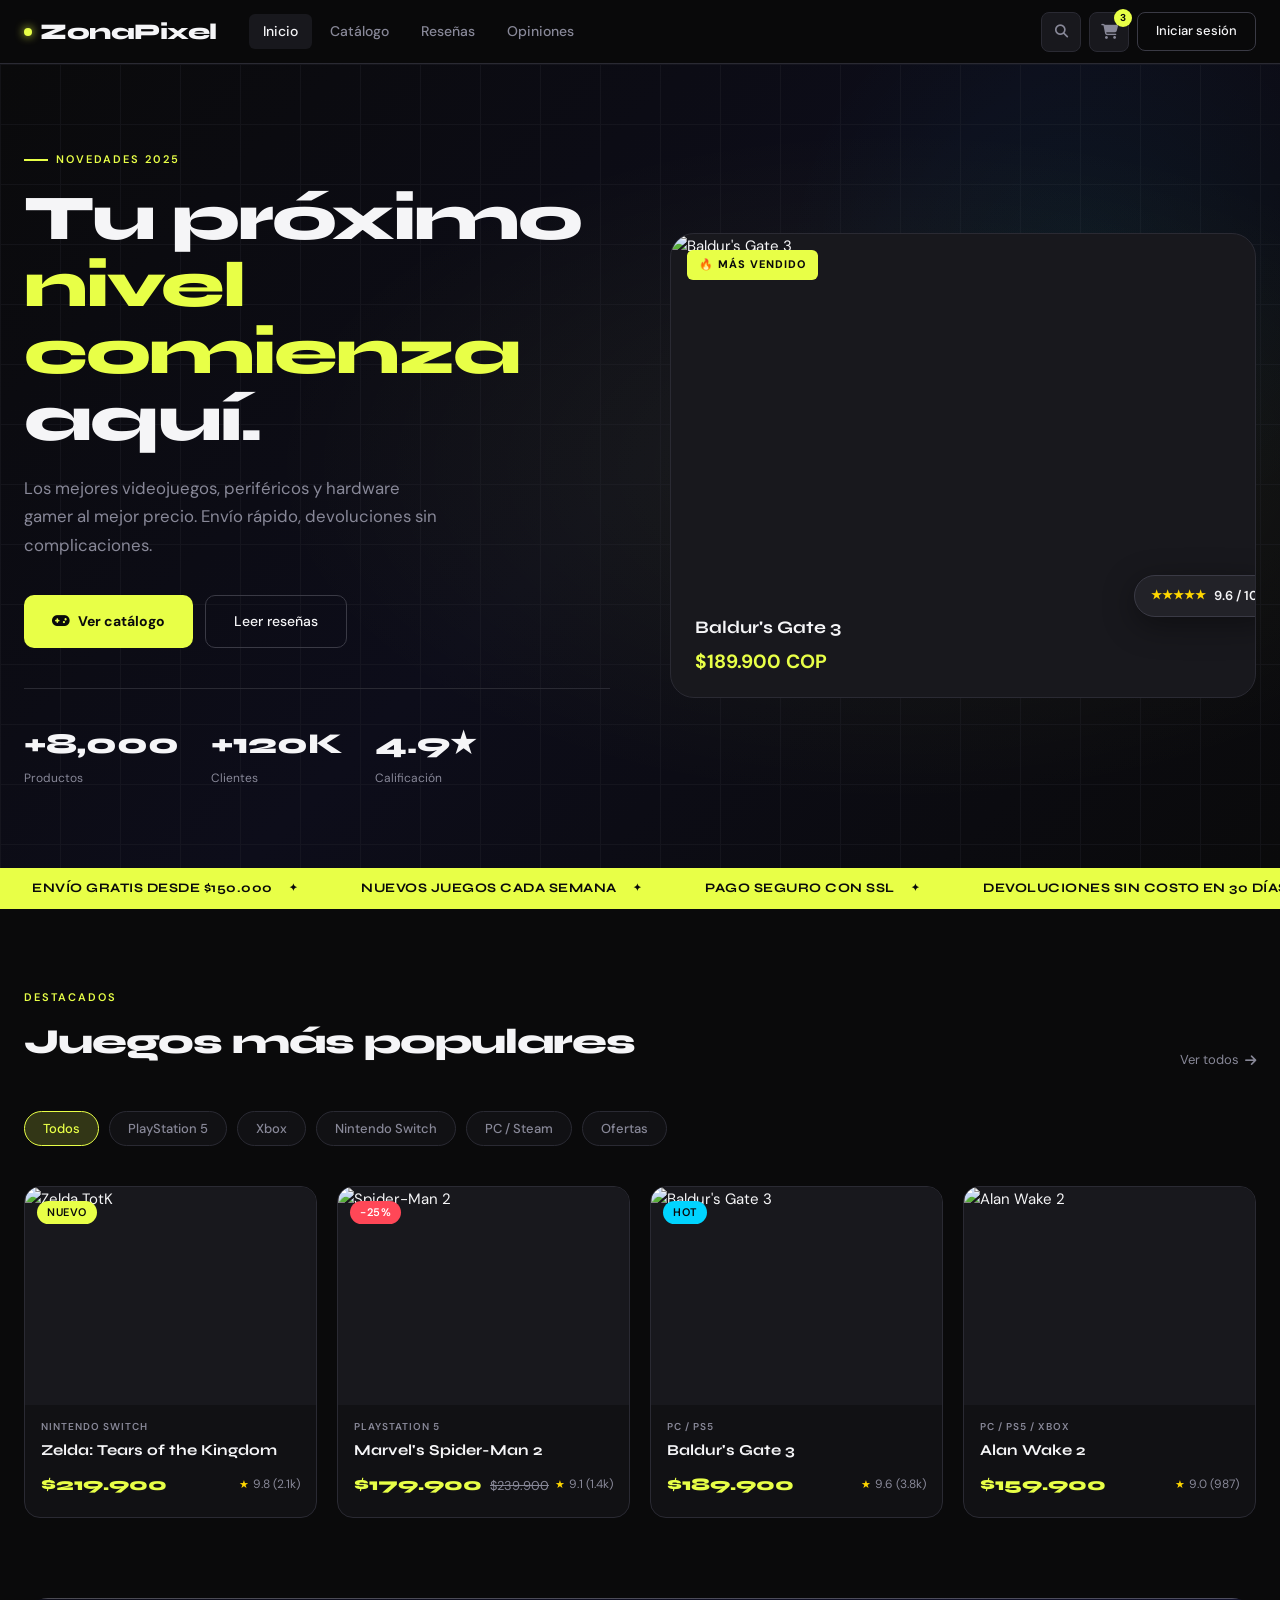
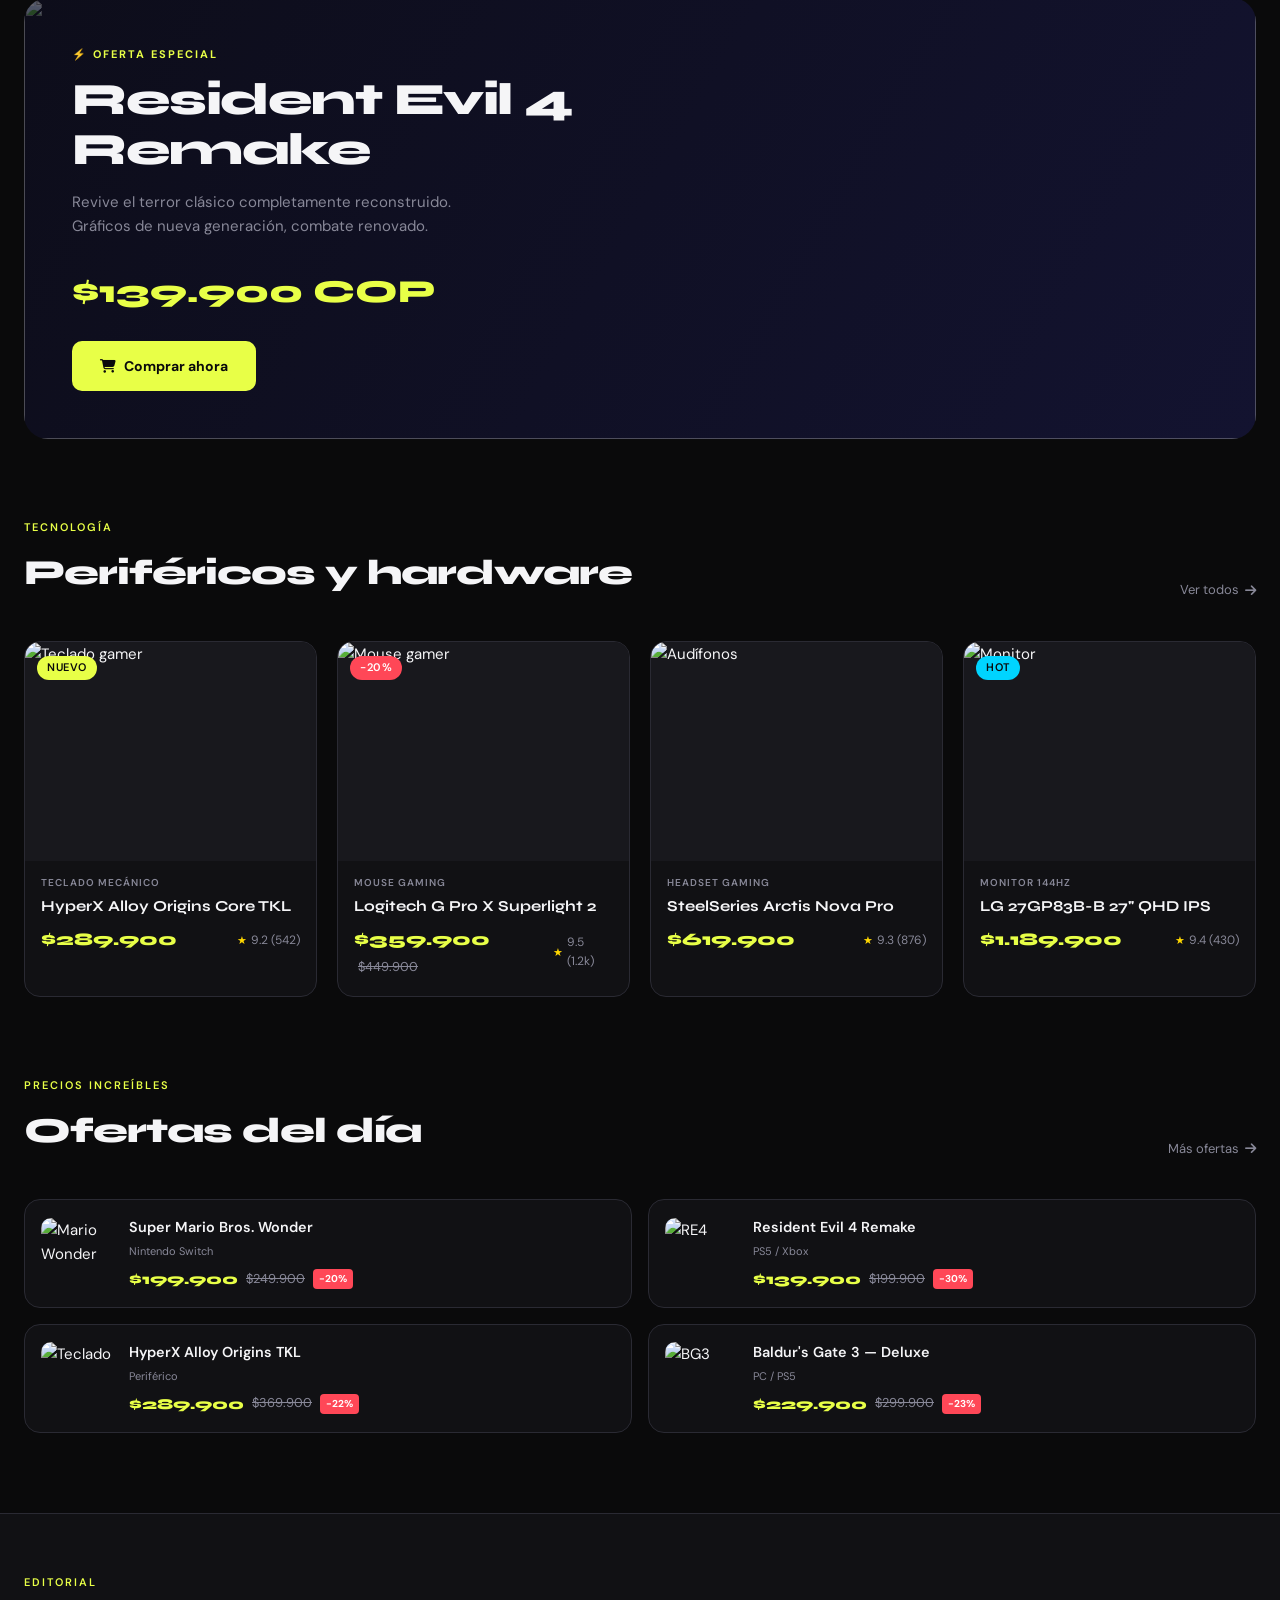
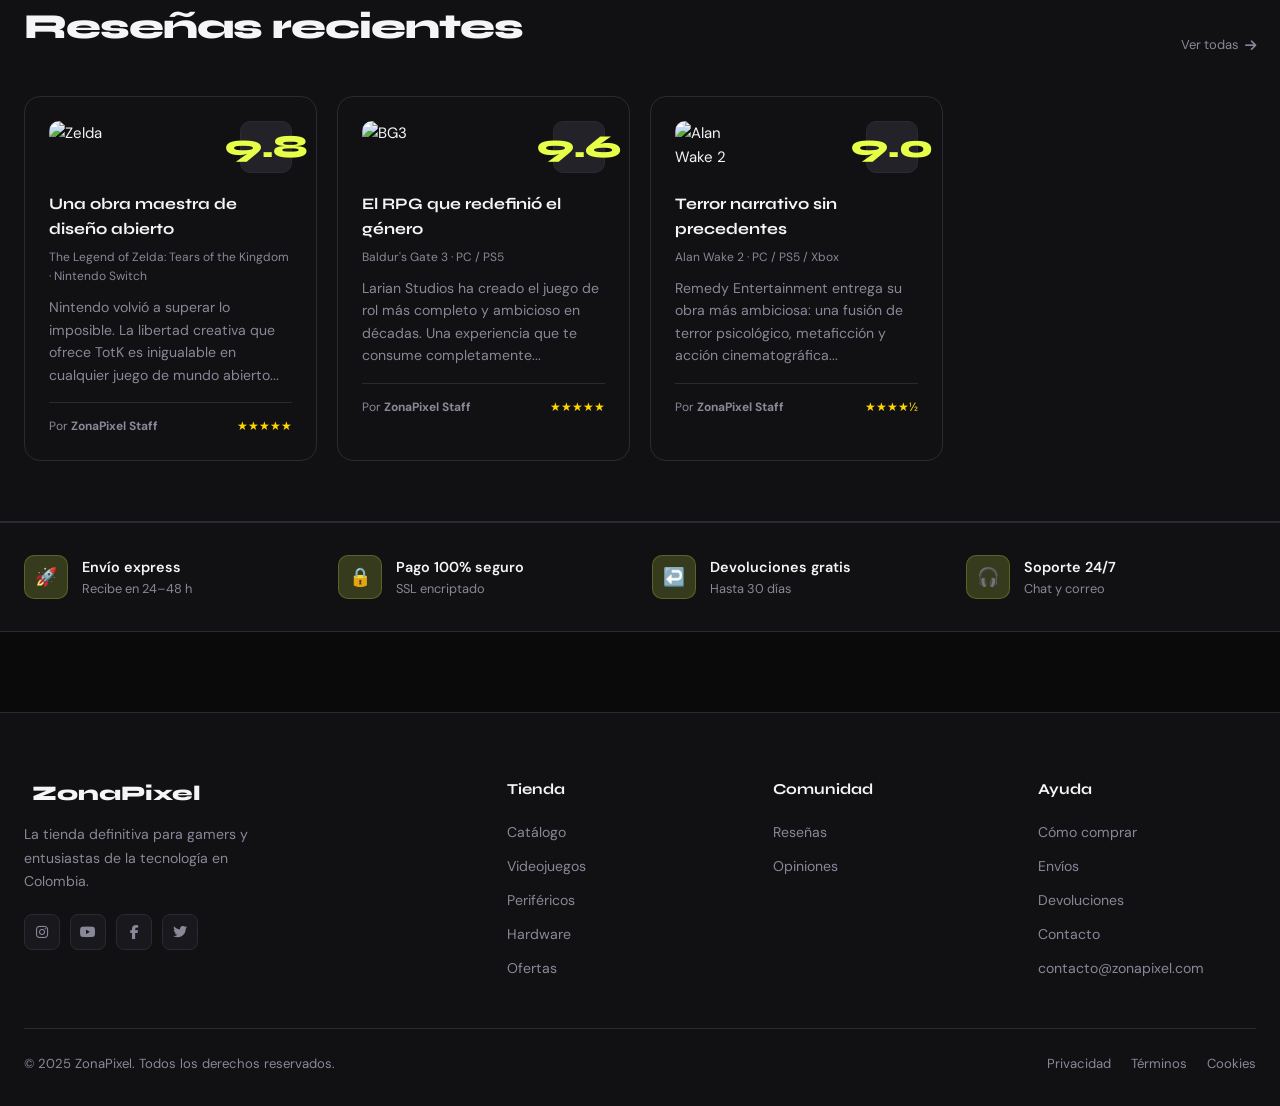
==== index.html @ 3b0e3ba2 "Se agrego todo el proyecto" ====
<!DOCTYPE html>
<html lang="es">
<head>
  <meta charset="UTF-8" />
  <meta name="viewport" content="width=device-width, initial-scale=1.0" />
  <title>ZonaPixel — Tienda de Videojuegos y Tecnología</title>
  <link rel="stylesheet" href="css/style.css" />
  <link rel="stylesheet" href="https://cdnjs.cloudflare.com/ajax/libs/font-awesome/6.4.0/css/all.min.css" />
</head>
<body>

<!-- ============ NAVBAR ============ -->
<nav class="navbar">
  <div class="container">
    <a href="index.html" class="navbar-brand">
      <span class="logo-dot"></span>ZonaPixel
    </a>
    <div class="nav-links">
      <a href="index.html" class="active">Inicio</a>
      <a href="views/catalogo.html">Catálogo</a>
      <a href="views/resenas.html">Reseñas</a>
      <a href="views/opiniones.html">Opiniones</a>
    </div>
    <div class="nav-actions">
      <button class="nav-icon-btn" title="Buscar"><i class="fas fa-search"></i></button>
      <a href="views/carrito.html" class="nav-icon-btn" title="Carrito">
        <i class="fas fa-shopping-cart"></i>
        <span class="badge-count">3</span>
      </a>
      <a href="views/login.html" class="btn-nav-login">Iniciar sesión</a>
    </div>
    <button class="nav-toggle" id="navToggle" aria-label="Menú">
      <span></span><span></span><span></span>
    </button>
  </div>
</nav>

<!-- Mobile Nav -->
<div class="mobile-nav" id="mobileNav">
  <div class="mobile-nav-overlay"></div>
  <div class="mobile-nav-drawer">
    <button class="mobile-nav-close" id="mobileNavClose"><i class="fas fa-times"></i></button>
    <div class="mobile-nav-links">
      <a href="index.html">Inicio</a>
      <a href="views/catalogo.html">Catálogo</a>
      <a href="views/resenas.html">Reseñas</a>
      <a href="views/opiniones.html">Opiniones</a>
      <a href="views/login.html">Iniciar sesión</a>
      <a href="views/register.html">Registrarse</a>
    </div>
  </div>
</div>

<!-- ============ HERO ============ -->
<section class="hero">
  <div class="hero-bg">
    <div class="hero-grid-overlay"></div>
  </div>
  <div class="container">
    <div class="hero-content">
      <div class="hero-eyebrow">Novedades 2025</div>
      <h1 class="hero-title">
        Tu próximo<br>
        <span class="line-accent">nivel comienza</span>
        aquí.
      </h1>
      <p class="hero-subtitle">
        Los mejores videojuegos, periféricos y hardware gamer al mejor precio.
        Envío rápido, devoluciones sin complicaciones.
      </p>
      <div class="hero-ctas">
        <a href="views/catalogo.html" class="btn-primary">
          <i class="fas fa-gamepad"></i> Ver catálogo
        </a>
        <a href="views/resenas.html" class="btn-secondary">Leer reseñas</a>
      </div>
      <div class="hero-stats">
        <div>
          <div class="hero-stat-num">+8,000</div>
          <div class="hero-stat-label">Productos</div>
        </div>
        <div>
          <div class="hero-stat-num">+120K</div>
          <div class="hero-stat-label">Clientes</div>
        </div>
        <div>
          <div class="hero-stat-num">4.9★</div>
          <div class="hero-stat-label">Calificación</div>
        </div>
      </div>
    </div>
    <div class="hero-visual">
      <div class="hero-product-card">
        <span class="hero-float-badge">🔥 Más vendido</span>
        <img src="https://image.api.playstation.com/vulcan/ap/rnd/202302/2321/ba706e54d68d10a0eb6ab7c36cdad9178c58b7fb7bb03d28.png" alt="Baldur's Gate 3" />
        <div class="hero-product-info">
          <h3>Baldur's Gate 3</h3>
          <div class="price">$189.900 COP</div>
        </div>
        <div class="hero-rating-pill">
          <span class="stars">★★★★★</span>
          <span>9.6 / 10</span>
        </div>
      </div>
    </div>
  </div>
</section>

<!-- ============ TICKER ============ -->
<div class="ticker-strip">
  <div class="ticker-inner">
    <span class="ticker-item">Envío gratis desde $150.000</span>
    <span class="ticker-item">Nuevos juegos cada semana</span>
    <span class="ticker-item">Pago seguro con SSL</span>
    <span class="ticker-item">Devoluciones sin costo en 30 días</span>
    <span class="ticker-item">PlayStation · Xbox · Nintendo · PC</span>
    <span class="ticker-item">Envío gratis desde $150.000</span>
    <span class="ticker-item">Nuevos juegos cada semana</span>
    <span class="ticker-item">Pago seguro con SSL</span>
    <span class="ticker-item">Devoluciones sin costo en 30 días</span>
    <span class="ticker-item">PlayStation · Xbox · Nintendo · PC</span>
  </div>
</div>

<!-- ============ FEATURED PRODUCTS ============ -->
<section class="section-gap">
  <div class="container">
    <div class="section-header">
      <div>
        <div class="section-label">Destacados</div>
        <h2 class="section-title">Juegos más populares</h2>
      </div>
      <a href="pages/catalogo.html" class="section-link">Ver todos <i class="fas fa-arrow-right"></i></a>
    </div>

    <div class="category-strip">
      <button class="cat-chip active">Todos</button>
      <button class="cat-chip">PlayStation 5</button>
      <button class="cat-chip">Xbox</button>
      <button class="cat-chip">Nintendo Switch</button>
      <button class="cat-chip">PC / Steam</button>
      <button class="cat-chip">Ofertas</button>
    </div>

    <div class="products-grid">
      <!-- Card 1 -->
      <a href="pages/producto.html" class="product-card">
        <div class="product-img-wrap">
          <span class="product-badge"><span class="badge badge-new">Nuevo</span></span>
          <button class="product-wishlist"><i class="far fa-heart"></i></button>
          <img src="https://upload.wikimedia.org/wikipedia/en/f/fb/The_Legend_of_Zelda_Tears_of_the_Kingdom_cover.jpg" alt="Zelda TotK" />
          <div class="product-overlay">
            <button class="btn-add-cart"><i class="fas fa-cart-plus"></i> Añadir</button>
          </div>
        </div>
        <div class="product-body">
          <div class="product-platform">Nintendo Switch</div>
          <div class="product-name">Zelda: Tears of the Kingdom</div>
          <div class="product-footer">
            <div><span class="product-price">$219.900</span></div>
            <div class="product-rating"><span class="star">★</span> 9.8 (2.1k)</div>
          </div>
        </div>
      </a>
      <!-- Card 2 -->
      <a href="pages/producto.html" class="product-card">
        <div class="product-img-wrap">
          <span class="product-badge"><span class="badge badge-sale">-25%</span></span>
          <button class="product-wishlist"><i class="far fa-heart"></i></button>
          <img src="https://image.api.playstation.com/vulcan/ap/rnd/202306/1219/e66c4ae18c5d8e3986a24599b293162a6f5c9eba22968d2c.jpg" alt="Spider-Man 2" />
          <div class="product-overlay">
            <button class="btn-add-cart"><i class="fas fa-cart-plus"></i> Añadir</button>
          </div>
        </div>
        <div class="product-body">
          <div class="product-platform">PlayStation 5</div>
          <div class="product-name">Marvel's Spider-Man 2</div>
          <div class="product-footer">
            <div><span class="product-price">$179.900</span> <span class="product-price-old">$239.900</span></div>
            <div class="product-rating"><span class="star">★</span> 9.1 (1.4k)</div>
          </div>
        </div>
      </a>
      <!-- Card 3 -->
      <a href="pages/producto.html" class="product-card">
        <div class="product-img-wrap">
          <span class="product-badge"><span class="badge badge-hot">Hot</span></span>
          <button class="product-wishlist"><i class="far fa-heart"></i></button>
          <img src="https://image.api.playstation.com/vulcan/ap/rnd/202302/2321/ba706e54d68d10a0eb6ab7c36cdad9178c58b7fb7bb03d28.png" alt="Baldur's Gate 3" />
          <div class="product-overlay">
            <button class="btn-add-cart"><i class="fas fa-cart-plus"></i> Añadir</button>
          </div>
        </div>
        <div class="product-body">
          <div class="product-platform">PC / PS5</div>
          <div class="product-name">Baldur's Gate 3</div>
          <div class="product-footer">
            <div><span class="product-price">$189.900</span></div>
            <div class="product-rating"><span class="star">★</span> 9.6 (3.8k)</div>
          </div>
        </div>
      </a>
      <!-- Card 4 -->
      <a href="pages/producto.html" class="product-card">
        <div class="product-img-wrap">
          <button class="product-wishlist"><i class="far fa-heart"></i></button>
          <img src="https://cdn1.epicgames.com/offer/c4763f236d08423eb47b4c3008779c84/EGS_AlanWake2_RemedyEntertainment_S2_1200x1600-c7c8091ddac0f9669c8e5905bca88aaa" alt="Alan Wake 2" />
          <div class="product-overlay">
            <button class="btn-add-cart"><i class="fas fa-cart-plus"></i> Añadir</button>
          </div>
        </div>
        <div class="product-body">
          <div class="product-platform">PC / PS5 / Xbox</div>
          <div class="product-name">Alan Wake 2</div>
          <div class="product-footer">
            <div><span class="product-price">$159.900</span></div>
            <div class="product-rating"><span class="star">★</span> 9.0 (987)</div>
          </div>
        </div>
      </a>
    </div>
  </div>
</section>

<!-- ============ FEATURED BANNER ============ -->
<section style="padding:0 0 80px;">
  <div class="container">
    <div class="featured-banner">
      <div class="fb-bg">
        <img src="https://image.api.playstation.com/vulcan/ap/rnd/202210/0706/EVWyZD63pahuh95eKloFaJuC.png" alt="" />
      </div>
      <div class="fb-content">
        <div class="fb-tag">⚡ Oferta especial</div>
        <h2 class="fb-title">Resident Evil 4<br>Remake</h2>
        <p class="fb-desc">Revive el terror clásico completamente reconstruido. Gráficos de nueva generación, combate renovado.</p>
        <div class="fb-price">$139.900 COP</div>
        <a href="pages/producto.html" class="btn-primary">
          <i class="fas fa-shopping-cart"></i> Comprar ahora
        </a>
      </div>
    </div>
  </div>
</section>

<!-- ============ PERIFÉRICOS ============ -->
<section class="section-gap" style="padding-top:0">
  <div class="container">
    <div class="section-header">
      <div>
        <div class="section-label">Tecnología</div>
        <h2 class="section-title">Periféricos y hardware</h2>
      </div>
      <a href="pages/catalogo.html" class="section-link">Ver todos <i class="fas fa-arrow-right"></i></a>
    </div>
    <div class="products-grid">
      <a href="pages/producto.html" class="product-card">
        <div class="product-img-wrap">
          <span class="product-badge"><span class="badge badge-new">Nuevo</span></span>
          <button class="product-wishlist"><i class="far fa-heart"></i></button>
          <img src="https://images.unsplash.com/photo-1527814050087-3793815479db?w=500&q=80" alt="Teclado gamer" />
          <div class="product-overlay">
            <button class="btn-add-cart"><i class="fas fa-cart-plus"></i> Añadir</button>
          </div>
        </div>
        <div class="product-body">
          <div class="product-platform">Teclado Mecánico</div>
          <div class="product-name">HyperX Alloy Origins Core TKL</div>
          <div class="product-footer">
            <div><span class="product-price">$289.900</span></div>
            <div class="product-rating"><span class="star">★</span> 9.2 (542)</div>
          </div>
        </div>
      </a>
      <a href="pages/producto.html" class="product-card">
        <div class="product-img-wrap">
          <span class="product-badge"><span class="badge badge-sale">-20%</span></span>
          <button class="product-wishlist"><i class="far fa-heart"></i></button>
          <img src="https://images.unsplash.com/photo-1596443686812-2f45229eebc3?w=500&q=80" alt="Mouse gamer" />
          <div class="product-overlay">
            <button class="btn-add-cart"><i class="fas fa-cart-plus"></i> Añadir</button>
          </div>
        </div>
        <div class="product-body">
          <div class="product-platform">Mouse Gaming</div>
          <div class="product-name">Logitech G Pro X Superlight 2</div>
          <div class="product-footer">
            <div><span class="product-price">$359.900</span> <span class="product-price-old">$449.900</span></div>
            <div class="product-rating"><span class="star">★</span> 9.5 (1.2k)</div>
          </div>
        </div>
      </a>
      <a href="pages/producto.html" class="product-card">
        <div class="product-img-wrap">
          <button class="product-wishlist"><i class="far fa-heart"></i></button>
          <img src="https://images.unsplash.com/photo-1546435770-a3e426bf472b?w=500&q=80" alt="Audífonos" />
          <div class="product-overlay">
            <button class="btn-add-cart"><i class="fas fa-cart-plus"></i> Añadir</button>
          </div>
        </div>
        <div class="product-body">
          <div class="product-platform">Headset Gaming</div>
          <div class="product-name">SteelSeries Arctis Nova Pro</div>
          <div class="product-footer">
            <div><span class="product-price">$619.900</span></div>
            <div class="product-rating"><span class="star">★</span> 9.3 (876)</div>
          </div>
        </div>
      </a>
      <a href="pages/producto.html" class="product-card">
        <div class="product-img-wrap">
          <span class="product-badge"><span class="badge badge-hot">Hot</span></span>
          <button class="product-wishlist"><i class="far fa-heart"></i></button>
          <img src="https://images.unsplash.com/photo-1616763355603-9755a640a287?w=500&q=80" alt="Monitor" />
          <div class="product-overlay">
            <button class="btn-add-cart"><i class="fas fa-cart-plus"></i> Añadir</button>
          </div>
        </div>
        <div class="product-body">
          <div class="product-platform">Monitor 144Hz</div>
          <div class="product-name">LG 27GP83B-B 27" QHD IPS</div>
          <div class="product-footer">
            <div><span class="product-price">$1.189.900</span></div>
            <div class="product-rating"><span class="star">★</span> 9.4 (430)</div>
          </div>
        </div>
      </a>
    </div>
  </div>
</section>

<!-- ============ DEALS ============ -->
<section class="section-gap" style="padding-top:0">
  <div class="container">
    <div class="section-header">
      <div>
        <div class="section-label">Precios increíbles</div>
        <h2 class="section-title">Ofertas del día</h2>
      </div>
      <a href="pages/catalogo.html" class="section-link">Más ofertas <i class="fas fa-arrow-right"></i></a>
    </div>
    <div class="deals-grid">
      <a href="pages/producto.html" class="deal-card">
        <img src="https://assets.nintendo.com/image/upload/ar_16:9,c_lpad,w_1240/b_white/f_auto/q_auto/store/software/switch/70010000068688/1c5583f6bbce5bccdc923c25c35ba8f42128b55df84f4a2fbeea74b6d1d1516e" alt="Mario Wonder" />
        <div class="deal-info">
          <div class="deal-name">Super Mario Bros. Wonder</div>
          <div class="deal-platform">Nintendo Switch</div>
          <div class="deal-price-row">
            <span class="deal-price">$199.900</span>
            <span class="deal-old-price">$249.900</span>
            <span class="deal-discount">-20%</span>
          </div>
        </div>
      </a>
      <a href="pages/producto.html" class="deal-card">
        <img src="https://image.api.playstation.com/vulcan/ap/rnd/202210/0706/EVWyZD63pahuh95eKloFaJuC.png" alt="RE4" />
        <div class="deal-info">
          <div class="deal-name">Resident Evil 4 Remake</div>
          <div class="deal-platform">PS5 / Xbox</div>
          <div class="deal-price-row">
            <span class="deal-price">$139.900</span>
            <span class="deal-old-price">$199.900</span>
            <span class="deal-discount">-30%</span>
          </div>
        </div>
      </a>
      <a href="pages/producto.html" class="deal-card">
        <img src="https://images.unsplash.com/photo-1527814050087-3793815479db?w=500&q=80" alt="Teclado" />
        <div class="deal-info">
          <div class="deal-name">HyperX Alloy Origins TKL</div>
          <div class="deal-platform">Periférico</div>
          <div class="deal-price-row">
            <span class="deal-price">$289.900</span>
            <span class="deal-old-price">$369.900</span>
            <span class="deal-discount">-22%</span>
          </div>
        </div>
      </a>
      <a href="pages/producto.html" class="deal-card">
        <img src="https://image.api.playstation.com/vulcan/ap/rnd/202302/2321/ba706e54d68d10a0eb6ab7c36cdad9178c58b7fb7bb03d28.png" alt="BG3" />
        <div class="deal-info">
          <div class="deal-name">Baldur's Gate 3 — Deluxe</div>
          <div class="deal-platform">PC / PS5</div>
          <div class="deal-price-row">
            <span class="deal-price">$229.900</span>
            <span class="deal-old-price">$299.900</span>
            <span class="deal-discount">-23%</span>
          </div>
        </div>
      </a>
    </div>
  </div>
</section>

<!-- ============ REVIEWS PREVIEW ============ -->
<section class="section-gap" style="background:var(--surface); border-top:1px solid var(--border); border-bottom:1px solid var(--border); padding-top:60px; padding-bottom:60px;">
  <div class="container">
    <div class="section-header">
      <div>
        <div class="section-label">Editorial</div>
        <h2 class="section-title">Reseñas recientes</h2>
      </div>
      <a href="pages/resenas.html" class="section-link">Ver todas <i class="fas fa-arrow-right"></i></a>
    </div>
    <div class="reviews-grid">
      <a href="pages/resena.html" class="review-card" style="display:block;">
        <div class="review-card-header">
          <img src="https://upload.wikimedia.org/wikipedia/en/f/fb/The_Legend_of_Zelda_Tears_of_the_Kingdom_cover.jpg" class="review-game-img" alt="Zelda" />
          <div class="review-score">9.8</div>
        </div>
        <div class="review-title">Una obra maestra de diseño abierto</div>
        <div class="review-game-name">The Legend of Zelda: Tears of the Kingdom · Nintendo Switch</div>
        <p class="review-excerpt">Nintendo volvió a superar lo imposible. La libertad creativa que ofrece TotK es inigualable en cualquier juego de mundo abierto...</p>
        <div class="review-footer">
          <span class="review-author">Por <strong>ZonaPixel Staff</strong></span>
          <span class="review-stars">★★★★★</span>
        </div>
      </a>
      <a href="pages/resena.html" class="review-card" style="display:block;">
        <div class="review-card-header">
          <img src="https://image.api.playstation.com/vulcan/ap/rnd/202302/2321/ba706e54d68d10a0eb6ab7c36cdad9178c58b7fb7bb03d28.png" class="review-game-img" alt="BG3" />
          <div class="review-score">9.6</div>
        </div>
        <div class="review-title">El RPG que redefinió el género</div>
        <div class="review-game-name">Baldur's Gate 3 · PC / PS5</div>
        <p class="review-excerpt">Larian Studios ha creado el juego de rol más completo y ambicioso en décadas. Una experiencia que te consume completamente...</p>
        <div class="review-footer">
          <span class="review-author">Por <strong>ZonaPixel Staff</strong></span>
          <span class="review-stars">★★★★★</span>
        </div>
      </a>
      <a href="pages/resena.html" class="review-card" style="display:block;">
        <div class="review-card-header">
          <img src="https://cdn1.epicgames.com/offer/c4763f236d08423eb47b4c3008779c84/EGS_AlanWake2_RemedyEntertainment_S2_1200x1600-c7c8091ddac0f9669c8e5905bca88aaa" class="review-game-img" alt="Alan Wake 2" />
          <div class="review-score">9.0</div>
        </div>
        <div class="review-title">Terror narrativo sin precedentes</div>
        <div class="review-game-name">Alan Wake 2 · PC / PS5 / Xbox</div>
        <p class="review-excerpt">Remedy Entertainment entrega su obra más ambiciosa: una fusión de terror psicológico, metaficción y acción cinematográfica...</p>
        <div class="review-footer">
          <span class="review-author">Por <strong>ZonaPixel Staff</strong></span>
          <span class="review-stars">★★★★½</span>
        </div>
      </a>
    </div>
  </div>
</section>

<!-- ============ TRUST ============ -->
<section class="trust-strip">
  <div class="container">
    <div class="trust-items">
      <div class="trust-item">
        <div class="trust-icon">🚀</div>
        <div>
          <div class="trust-label">Envío express</div>
          <div class="trust-sub">Recibe en 24–48 h</div>
        </div>
      </div>
      <div class="trust-item">
        <div class="trust-icon">🔒</div>
        <div>
          <div class="trust-label">Pago 100% seguro</div>
          <div class="trust-sub">SSL encriptado</div>
        </div>
      </div>
      <div class="trust-item">
        <div class="trust-icon">↩️</div>
        <div>
          <div class="trust-label">Devoluciones gratis</div>
          <div class="trust-sub">Hasta 30 días</div>
        </div>
      </div>
      <div class="trust-item">
        <div class="trust-icon">🎧</div>
        <div>
          <div class="trust-label">Soporte 24/7</div>
          <div class="trust-sub">Chat y correo</div>
        </div>
      </div>
    </div>
  </div>
</section>

<!-- ============ FOOTER ============ -->
<footer>
  <div class="container">
    <div class="footer-grid">
      <div>
        <div class="footer-brand-name"><span class="logo-dot"></span>ZonaPixel</div>
        <p class="footer-tagline">La tienda definitiva para gamers y entusiastas de la tecnología en Colombia.</p>
        <div class="footer-socials">
          <a href="#" class="social-btn"><i class="fab fa-instagram"></i></a>
          <a href="#" class="social-btn"><i class="fab fa-youtube"></i></a>
          <a href="#" class="social-btn"><i class="fab fa-facebook-f"></i></a>
          <a href="#" class="social-btn"><i class="fab fa-twitter"></i></a>
        </div>
      </div>
      <div>
        <div class="footer-col-title">Tienda</div>
        <ul class="footer-links">
          <li><a href="pages/catalogo.html">Catálogo</a></li>
          <li><a href="pages/catalogo.html">Videojuegos</a></li>
          <li><a href="pages/catalogo.html">Periféricos</a></li>
          <li><a href="pages/catalogo.html">Hardware</a></li>
          <li><a href="pages/catalogo.html">Ofertas</a></li>
        </ul>
      </div>
      <div>
        <div class="footer-col-title">Comunidad</div>
        <ul class="footer-links">
          <li><a href="pages/resenas.html">Reseñas</a></li>
          <li><a href="pages/opiniones.html">Opiniones</a></li>
        </ul>
      </div>
      <div>
        <div class="footer-col-title">Ayuda</div>
        <ul class="footer-links">
          <li><a href="#">Cómo comprar</a></li>
          <li><a href="#">Envíos</a></li>
          <li><a href="#">Devoluciones</a></li>
          <li><a href="#">Contacto</a></li>
          <li><a href="#">contacto@zonapixel.com</a></li>
        </ul>
      </div>
    </div>
    <div class="footer-bottom">
      <span class="footer-copy">© 2025 ZonaPixel. Todos los derechos reservados.</span>
      <div class="footer-legal">
        <a href="#">Privacidad</a>
        <a href="#">Términos</a>
        <a href="#">Cookies</a>
      </div>
    </div>
  </div>
</footer>

<script type="module" src="js/main.js"></script>
</body>
</html>
---- css/style.css ----
/* =============================================
   ZONAPIXEL STORE — Design System
   Dark gaming aesthetic, editorial grid
   ============================================= */

@import url('https://fonts.googleapis.com/css2?family=Syne:wght@400;600;700;800&family=DM+Sans:ital,opsz,wght@0,9..40,300;0,9..40,400;0,9..40,500;1,9..40,300&display=swap');

:root {
  --black:       #0a0a0b;
  --surface:     #111114;
  --surface-2:   #18181d;
  --surface-3:   #222228;
  --border:      #2a2a33;
  --border-light:#3a3a45;
  --accent:      #e8ff47;
  --accent-dim:  #c8e030;
  --accent-glow: rgba(232,255,71,0.18);
  --red:         #ff4757;
  --cyan:        #00d4ff;
  --white:       #f5f5f7;
  --muted:       #888898;
  --font-display:'Syne', sans-serif;
  --font-body:   'DM Sans', sans-serif;
  --radius:      10px;
  --radius-lg:   16px;
  --radius-xl:   24px;
  --transition:  0.22s cubic-bezier(.4,0,.2,1);
}

*,*::before,*::after { box-sizing:border-box; margin:0; padding:0; }

html { scroll-behavior:smooth; }

body {
  background: var(--black);
  color: var(--white);
  font-family: var(--font-body);
  font-size: 15px;
  line-height: 1.6;
  -webkit-font-smoothing: antialiased;
}

body.no-scroll { overflow: hidden; }

a { color: inherit; text-decoration: none; }
img { display: block; max-width: 100%; }
button, input, select, textarea { font-family: inherit; }

/* ---- SCROLLBAR ---- */
::-webkit-scrollbar { width: 6px; }
::-webkit-scrollbar-track { background: var(--surface); }
::-webkit-scrollbar-thumb { background: var(--border-light); border-radius: 3px; }
::-webkit-scrollbar-thumb:hover { background: var(--accent); }

/* ---- UTILITIES ---- */
.container { width: 100%; max-width: 1280px; margin: 0 auto; padding: 0 24px; }
.section-gap { padding: 80px 0; }
.text-accent { color: var(--accent); }
.text-muted { color: var(--muted); }
.badge { display:inline-block; padding:3px 10px; border-radius:20px; font-size:11px; font-weight:600; letter-spacing:.5px; text-transform:uppercase; }
.badge-new    { background:var(--accent); color:var(--black); }
.badge-sale   { background:var(--red); color:#fff; }
.badge-hot    { background:var(--cyan); color:var(--black); }

/* ---- NAVBAR ---- */
.navbar {
  position: sticky;
  top: 0;
  z-index: 900;
  background: rgba(10,10,11,0.92);
  backdrop-filter: blur(20px);
  border-bottom: 1px solid var(--border);
  padding: 0;
  height: 64px;
  display: flex;
  align-items: center;
}
.navbar .container { display:flex; align-items:center; gap:32px; height:100%; }
.navbar-brand {
  font-family: var(--font-display);
  font-size: 1.4rem;
  font-weight: 800;
  letter-spacing: -0.5px;
  display: flex;
  align-items: center;
  gap: 8px;
  flex-shrink: 0;
}
.navbar-brand .logo-dot { 
  width:8px; height:8px; border-radius:50%; 
  background:var(--accent); 
  box-shadow:0 0 10px var(--accent); 
}
.nav-links { display:flex; align-items:center; gap:4px; flex:1; }
.nav-links a {
  padding: 6px 14px;
  border-radius: 6px;
  font-size: 14px;
  font-weight: 500;
  color: var(--muted);
  transition: color var(--transition), background var(--transition);
}
.nav-links a:hover, .nav-links a.active { color:var(--white); background:var(--surface-2); }
.nav-actions { display:flex; align-items:center; gap:8px; }
.nav-icon-btn {
  position: relative;
  width: 40px; height: 40px;
  border-radius: 8px;
  background: var(--surface-2);
  border: 1px solid var(--border);
  color: var(--muted);
  display: flex; align-items:center; justify-content:center;
  cursor: pointer;
  transition: all var(--transition);
}
.nav-icon-btn:hover { background:var(--surface-3); color:var(--white); border-color:var(--border-light); }
.nav-icon-btn .badge-count {
  position:absolute; top:-4px; right:-4px;
  width:18px; height:18px;
  background:var(--accent); color:var(--black);
  border-radius:50%; font-size:10px; font-weight:700;
  display:flex; align-items:center; justify-content:center;
}
.btn-nav-login {
  padding: 8px 18px;
  border-radius: 8px;
  border: 1px solid var(--border-light);
  background: transparent;
  color: var(--white);
  font-size: 13px;
  font-weight: 500;
  cursor: pointer;
  transition: all var(--transition);
}
.btn-nav-login:hover { background:var(--surface-2); border-color:var(--accent); color:var(--accent); }

/* Hamburger */
.nav-toggle {
  display: none;
  flex-direction: column;
  gap: 5px;
  cursor: pointer;
  padding: 8px;
  background: none;
  border: none;
  color: var(--white);
}
.nav-toggle span { display:block; width:22px; height:2px; background:currentColor; border-radius:2px; transition: all var(--transition); }

/* ---- HERO ---- */
.hero {
  position: relative;
  min-height: 560px;
  display: flex;
  align-items: center;
  overflow: hidden;
  background: var(--surface);
}
.hero-bg {
  position: absolute; inset: 0;
  background: linear-gradient(135deg, #0a0a0b 0%, #0d0d1a 50%, #0a0a0b 100%);
}
.hero-bg::before {
  content:'';
  position:absolute; inset:0;
  background: radial-gradient(ellipse 70% 60% at 70% 50%, rgba(232,255,71,0.07) 0%, transparent 70%);
}
.hero-bg::after {
  content:'';
  position:absolute;
  width:600px; height:600px;
  border-radius:50%;
  background: radial-gradient(circle, rgba(0,212,255,0.05) 0%, transparent 70%);
  top:-100px; right:-100px;
}
.hero-grid-overlay {
  position:absolute; inset:0;
  background-image: linear-gradient(var(--border) 1px, transparent 1px), linear-gradient(90deg, var(--border) 1px, transparent 1px);
  background-size: 60px 60px;
  opacity: 0.3;
}
.hero .container { position:relative; z-index:1; display:grid; grid-template-columns:1fr 1fr; gap:60px; align-items:center; padding:80px 24px; }
.hero-eyebrow { 
  font-size:11px; font-weight:600; letter-spacing:2px; text-transform:uppercase;
  color:var(--accent); display:inline-flex; align-items:center; gap:8px; margin-bottom:16px;
}
.hero-eyebrow::before { content:''; width:24px; height:2px; background:var(--accent); }
.hero-title {
  font-family: var(--font-display);
  font-size: clamp(2.8rem, 5vw, 4.2rem);
  font-weight: 800;
  line-height: 1.05;
  letter-spacing: -2px;
  margin-bottom: 20px;
}
.hero-title .line-accent { color:var(--accent); display:block; }
.hero-subtitle { font-size:1.05rem; color:var(--muted); max-width:420px; margin-bottom:36px; line-height:1.7; }
.hero-ctas { display:flex; gap:12px; flex-wrap:wrap; }
.btn-primary {
  padding: 14px 28px;
  border-radius: var(--radius);
  background: var(--accent);
  color: var(--black);
  font-weight: 700;
  font-size: 14px;
  border: none;
  cursor: pointer;
  transition: all var(--transition);
  display: inline-flex; align-items:center; gap:8px;
}
.btn-primary:hover { background:var(--accent-dim); transform:translateY(-2px); box-shadow:0 12px 32px var(--accent-glow); }
.btn-secondary {
  padding: 14px 28px;
  border-radius: var(--radius);
  background: transparent;
  border: 1px solid var(--border-light);
  color: var(--white);
  font-weight: 500;
  font-size: 14px;
  cursor: pointer;
  transition: all var(--transition);
}
.btn-secondary:hover { border-color:var(--accent); color:var(--accent); background:var(--accent-glow); }
.hero-stats { display:flex; gap:32px; margin-top:40px; padding-top:32px; border-top:1px solid var(--border); }
.hero-stat-num { font-family:var(--font-display); font-size:1.8rem; font-weight:800; color:var(--white); }
.hero-stat-label { font-size:12px; color:var(--muted); margin-top:2px; }
.hero-visual { position:relative; }
.hero-product-card {
  background: var(--surface-2);
  border: 1px solid var(--border);
  border-radius: var(--radius-xl);
  overflow: hidden;
  position: relative;
}
.hero-product-card img { width:100%; height:360px; object-fit:cover; }
.hero-product-info { padding:20px 24px; }
.hero-product-info h3 { font-family:var(--font-display); font-weight:700; font-size:1.1rem; margin-bottom:4px; }
.hero-product-info .price { color:var(--accent); font-weight:700; font-size:1.2rem; }
.hero-float-badge {
  position:absolute; top:16px; left:16px;
  background:var(--accent); color:var(--black);
  padding:6px 12px; border-radius:6px;
  font-size:11px; font-weight:800; letter-spacing:1px; text-transform:uppercase;
}
.hero-rating-pill {
  position:absolute; bottom:80px; right:-20px;
  background:var(--surface-3); border:1px solid var(--border-light);
  padding:10px 16px; border-radius:30px;
  display:flex; align-items:center; gap:8px;
  font-size:13px; font-weight:600;
  box-shadow: 0 8px 32px rgba(0,0,0,0.4);
}
.hero-rating-pill .stars { color:#ffd700; font-size:12px; }

/* ---- TICKER ---- */
.ticker-strip {
  background: var(--accent);
  padding: 10px 0;
  overflow: hidden;
}
.ticker-inner {
  display: flex;
  gap: 0;
  animation: ticker 30s linear infinite;
  width: max-content;
}
.ticker-item {
  display: inline-flex; align-items:center; gap:16px;
  padding: 0 32px;
  font-family: var(--font-display);
  font-weight: 700;
  font-size: 13px;
  color: var(--black);
  letter-spacing: .5px;
  text-transform: uppercase;
  white-space: nowrap;
}
.ticker-item::after { content:'✦'; font-size:10px; }
@keyframes ticker { from { transform: translateX(0); } to { transform: translateX(-50%); } }

/* ---- SECTION HEADERS ---- */
.section-header { margin-bottom:40px; display:flex; align-items:flex-end; justify-content:space-between; gap:20px; }
.section-label { font-size:11px; font-weight:600; letter-spacing:2px; text-transform:uppercase; color:var(--accent); margin-bottom:8px; }
.section-title { font-family:var(--font-display); font-size:clamp(1.6rem,3vw,2.2rem); font-weight:800; letter-spacing:-1px; }
.section-link { font-size:13px; color:var(--muted); display:inline-flex; align-items:center; gap:6px; transition:color var(--transition); flex-shrink:0; }
.section-link:hover { color:var(--accent); }

/* ---- CATEGORY CHIPS ---- */
.category-strip { display:flex; gap:10px; flex-wrap:wrap; margin-bottom:40px; }
.cat-chip {
  padding: 8px 18px;
  border-radius: 30px;
  border: 1px solid var(--border);
  background: var(--surface);
  color: var(--muted);
  font-size: 13px;
  font-weight: 500;
  cursor: pointer;
  transition: all var(--transition);
  white-space: nowrap;
}
.cat-chip:hover, .cat-chip.active { border-color:var(--accent); color:var(--accent); background:var(--accent-glow); }

/* ---- PRODUCT GRID ---- */
.products-grid { display:grid; grid-template-columns:repeat(auto-fill, minmax(240px, 1fr)); gap:20px; }

.product-card {
  background: var(--surface);
  border: 1px solid var(--border);
  border-radius: var(--radius-lg);
  overflow: hidden;
  transition: transform var(--transition), border-color var(--transition), box-shadow var(--transition);
  position: relative;
  cursor: pointer;
}
.product-card:hover { transform:translateY(-6px); border-color:var(--border-light); box-shadow:0 16px 48px rgba(0,0,0,0.5); }
.product-card:hover .product-overlay { opacity:1; }

.product-img-wrap { position:relative; overflow:hidden; aspect-ratio:4/3; background:var(--surface-2); }
.product-img-wrap img { width:100%; height:100%; object-fit:cover; transition:transform 0.4s ease; }
.product-card:hover .product-img-wrap img { transform:scale(1.05); }
.product-badge { position:absolute; top:12px; left:12px; z-index:2; }
.product-wishlist {
  position:absolute; top:12px; right:12px; z-index:2;
  width:32px; height:32px; border-radius:50%;
  background:rgba(10,10,11,0.7); backdrop-filter:blur(8px);
  border:1px solid var(--border);
  display:flex; align-items:center; justify-content:center;
  color:var(--muted); font-size:13px;
  opacity:0; transition:opacity var(--transition), color var(--transition);
}
.product-card:hover .product-wishlist { opacity:1; }
.product-wishlist:hover { color:var(--red); border-color:var(--red); }

.product-overlay {
  position:absolute; inset:0; bottom:0; top:auto; height:52px;
  background: linear-gradient(to top, rgba(0,0,0,0.8), transparent);
  display:flex; align-items:flex-end; justify-content:center;
  padding-bottom:8px;
  opacity:0; transition:opacity var(--transition);
}
.btn-add-cart {
  padding:8px 20px; border-radius:6px;
  background:var(--accent); color:var(--black);
  font-size:12px; font-weight:700; border:none; cursor:pointer;
  display:flex; align-items:center; gap:6px;
  transition:background var(--transition);
}
.btn-add-cart:hover { background:var(--accent-dim); }

.product-body { padding:14px 16px 18px; }
.product-platform { font-size:10px; font-weight:600; letter-spacing:1px; text-transform:uppercase; color:var(--muted); margin-bottom:6px; }
.product-name { font-family:var(--font-display); font-weight:700; font-size:.95rem; line-height:1.3; margin-bottom:10px; }
.product-footer { display:flex; align-items:center; justify-content:space-between; }
.product-price { font-family:var(--font-display); font-weight:800; font-size:1.1rem; color:var(--accent); }
.product-price-old { font-size:.8rem; color:var(--muted); text-decoration:line-through; margin-left:4px; }
.product-rating { display:flex; align-items:center; gap:4px; font-size:12px; color:var(--muted); }
.product-rating .star { color:#ffd700; font-size:11px; }

/* ---- FEATURED BANNER ---- */
.featured-banner {
  border-radius: var(--radius-xl);
  overflow: hidden;
  position: relative;
  min-height: 320px;
  display: flex;
  align-items: center;
}
.featured-banner .fb-bg {
  position:absolute; inset:0;
  background:linear-gradient(120deg, #0d0d1a 0%, #131330 100%);
}
.featured-banner .fb-bg img { width:100%; height:100%; object-fit:cover; opacity:0.35; }
.featured-banner .fb-content { position:relative; z-index:1; padding:48px; }
.fb-tag { font-size:11px; font-weight:700; letter-spacing:2px; text-transform:uppercase; color:var(--accent); margin-bottom:12px; }
.fb-title { font-family:var(--font-display); font-size:clamp(1.8rem,3.5vw,2.8rem); font-weight:800; line-height:1.1; letter-spacing:-1.5px; margin-bottom:16px; }
.fb-desc { color:var(--muted); max-width:400px; margin-bottom:28px; }
.fb-price { font-family:var(--font-display); font-size:2rem; font-weight:800; color:var(--accent); margin-bottom:24px; }

/* ---- DEALS GRID ---- */
.deals-grid { display:grid; grid-template-columns:1fr 1fr; gap:16px; }
.deal-card {
  background:var(--surface); border:1px solid var(--border); border-radius:var(--radius-lg);
  display:flex; align-items:center; gap:16px; padding:16px;
  transition:all var(--transition); cursor:pointer;
}
.deal-card:hover { border-color:var(--border-light); transform:translateY(-3px); }
.deal-card img { width:72px; height:72px; object-fit:cover; border-radius:var(--radius); flex-shrink:0; }
.deal-info { flex:1; min-width:0; }
.deal-name { font-weight:600; font-size:.9rem; margin-bottom:4px; white-space:nowrap; overflow:hidden; text-overflow:ellipsis; }
.deal-platform { font-size:11px; color:var(--muted); margin-bottom:6px; }
.deal-price-row { display:flex; align-items:center; gap:8px; }
.deal-price { font-family:var(--font-display); font-weight:800; color:var(--accent); }
.deal-old-price { font-size:.8rem; color:var(--muted); text-decoration:line-through; }
.deal-discount { background:var(--red); color:#fff; padding:2px 6px; border-radius:4px; font-size:10px; font-weight:700; }

/* ---- REVIEWS ---- */
.reviews-grid { display:grid; grid-template-columns:repeat(auto-fill, minmax(280px, 1fr)); gap:20px; }
.review-card {
  background:var(--surface); border:1px solid var(--border); border-radius:var(--radius-lg);
  padding:24px;
  transition:all var(--transition);
}
.review-card:hover { border-color:var(--border-light); transform:translateY(-4px); }
.review-card-header { display:flex; align-items:flex-start; justify-content:space-between; margin-bottom:14px; }
.review-game-img { width:56px; height:56px; border-radius:var(--radius); object-fit:cover; }
.review-score { 
  font-family:var(--font-display); font-size:2rem; font-weight:800;
  width:52px; height:52px; border-radius:var(--radius);
  background:var(--surface-3); border:1px solid var(--border);
  display:flex; align-items:center; justify-content:center;
  color:var(--accent);
}
.review-title { font-family:var(--font-display); font-weight:700; font-size:1rem; margin-bottom:6px; }
.review-game-name { font-size:12px; color:var(--muted); margin-bottom:10px; }
.review-excerpt { font-size:.88rem; color:var(--muted); line-height:1.6; }
.review-footer { margin-top:16px; padding-top:14px; border-top:1px solid var(--border); display:flex; align-items:center; justify-content:space-between; }
.review-author { font-size:12px; color:var(--muted); }
.review-stars { color:#ffd700; font-size:12px; }

/* ---- OPINION CARD ---- */
.opinion-card {
  background:var(--surface); border:1px solid var(--border); border-radius:var(--radius-lg);
  padding:20px; transition:all var(--transition);
}
.opinion-card:hover { border-color:var(--border-light); transform:translateY(-3px); }
.opinion-card-header { display:flex; align-items:center; gap:12px; margin-bottom:12px; }
.opinion-avatar {
  width:40px; height:40px; border-radius:50%;
  background:linear-gradient(135deg, var(--accent) 0%, var(--cyan) 100%);
  display:flex; align-items:center; justify-content:center;
  font-family:var(--font-display); font-weight:800; font-size:13px; color:var(--black);
  flex-shrink:0;
}
.opinion-username { font-weight:600; font-size:.9rem; }
.opinion-game { font-size:11px; color:var(--muted); }
.opinion-text { font-size:.88rem; color:var(--muted); line-height:1.6; }

/* ---- TRUST STRIP ---- */
.trust-strip { background:var(--surface); border-top:1px solid var(--border); border-bottom:1px solid var(--border); padding:32px 0; }
.trust-items { display:grid; grid-template-columns:repeat(4,1fr); gap:24px; }
.trust-item { display:flex; align-items:center; gap:14px; }
.trust-icon { width:44px; height:44px; border-radius:10px; background:var(--accent-glow); border:1px solid rgba(232,255,71,0.2); display:flex; align-items:center; justify-content:center; font-size:18px; flex-shrink:0; }
.trust-label { font-weight:600; font-size:.9rem; }
.trust-sub { font-size:.8rem; color:var(--muted); }

/* ---- FOOTER ---- */
footer {
  background: var(--surface);
  border-top: 1px solid var(--border);
  padding: 64px 0 32px;
  margin-top: 80px;
}
.footer-grid { display:grid; grid-template-columns:2fr 1fr 1fr 1fr; gap:48px; margin-bottom:48px; }
.footer-brand-name { font-family:var(--font-display); font-size:1.3rem; font-weight:800; margin-bottom:12px; display:flex; align-items:center; gap:8px; }
.footer-tagline { font-size:.88rem; color:var(--muted); max-width:240px; line-height:1.7; margin-bottom:20px; }
.footer-socials { display:flex; gap:10px; }
.social-btn {
  width:36px; height:36px; border-radius:8px;
  background:var(--surface-2); border:1px solid var(--border);
  display:flex; align-items:center; justify-content:center;
  color:var(--muted); font-size:14px;
  transition:all var(--transition);
}
.social-btn:hover { background:var(--accent-glow); border-color:var(--accent); color:var(--accent); }
.footer-col-title { font-family:var(--font-display); font-weight:700; font-size:.95rem; margin-bottom:18px; }
.footer-links { list-style:none; display:flex; flex-direction:column; gap:10px; }
.footer-links a { font-size:.88rem; color:var(--muted); transition:color var(--transition); }
.footer-links a:hover { color:var(--accent); }
.footer-bottom { border-top:1px solid var(--border); padding-top:24px; display:flex; align-items:center; justify-content:space-between; }
.footer-copy { font-size:.82rem; color:var(--muted); }
.footer-legal { display:flex; gap:20px; }
.footer-legal a { font-size:.82rem; color:var(--muted); transition:color var(--transition); }
.footer-legal a:hover { color:var(--white); }

/* ---- CATALOG PAGE ---- */
.page-hero {
  background:var(--surface); border-bottom:1px solid var(--border);
  padding:48px 0 32px;
}
.page-hero-title { font-family:var(--font-display); font-size:2.2rem; font-weight:800; letter-spacing:-1px; margin-bottom:6px; }
.page-hero-sub { color:var(--muted); }
.breadcrumb-nav { display:flex; align-items:center; gap:8px; font-size:13px; color:var(--muted); margin-bottom:12px; }
.breadcrumb-nav a { color:var(--muted); transition:color var(--transition); }
.breadcrumb-nav a:hover { color:var(--white); }
.breadcrumb-nav span { color:var(--border-light); }

.catalog-layout { display:grid; grid-template-columns:240px 1fr; gap:32px; padding:40px 0 80px; }
.filters-sidebar { flex-shrink:0; }
.filter-card { background:var(--surface); border:1px solid var(--border); border-radius:var(--radius-lg); padding:20px; margin-bottom:16px; }
.filter-title { font-family:var(--font-display); font-weight:700; font-size:.9rem; margin-bottom:14px; display:flex; align-items:center; justify-content:space-between; cursor:pointer; }
.filter-group { display:flex; flex-direction:column; gap:8px; }
.filter-check { display:flex; align-items:center; gap:10px; cursor:pointer; font-size:.88rem; color:var(--muted); transition:color var(--transition); }
.filter-check:hover { color:var(--white); }
.filter-check input[type="checkbox"] { accent-color:var(--accent); width:14px; height:14px; }
.price-range-wrap { padding:8px 0; }
.price-range { width:100%; accent-color:var(--accent); }
.price-labels { display:flex; justify-content:space-between; font-size:12px; color:var(--muted); margin-top:8px; }

.catalog-main {}
.catalog-toolbar { display:flex; align-items:center; justify-content:space-between; margin-bottom:24px; gap:16px; flex-wrap:wrap; }
.catalog-count { font-size:.88rem; color:var(--muted); }
.catalog-sort { display:flex; align-items:center; gap:10px; }
.sort-select {
  background:var(--surface-2); border:1px solid var(--border); color:var(--white);
  padding:8px 14px; border-radius:8px; font-size:13px; cursor:pointer;
}
.sort-select:focus { outline:none; border-color:var(--accent); }
.view-btns { display:flex; gap:4px; }
.view-btn {
  width:34px; height:34px; border-radius:6px;
  background:var(--surface-2); border:1px solid var(--border);
  color:var(--muted); display:flex; align-items:center; justify-content:center;
  cursor:pointer; font-size:14px; transition:all var(--transition);
}
.view-btn.active, .view-btn:hover { background:var(--surface-3); color:var(--white); border-color:var(--border-light); }

.pagination-wrap { display:flex; justify-content:center; gap:6px; margin-top:48px; }
.page-btn {
  width:38px; height:38px; border-radius:8px;
  background:var(--surface); border:1px solid var(--border);
  color:var(--muted); display:flex; align-items:center; justify-content:center;
  cursor:pointer; font-size:13px; font-weight:500;
  transition:all var(--transition);
}
.page-btn:hover, .page-btn.active { background:var(--accent); border-color:var(--accent); color:var(--black); font-weight:700; }

/* ---- PRODUCT DETAIL ---- */
.product-detail-grid { display:grid; grid-template-columns:1fr 1fr; gap:56px; padding:56px 0; }
.product-gallery {}
.gallery-main { border-radius:var(--radius-lg); overflow:hidden; aspect-ratio:4/3; background:var(--surface-2); margin-bottom:12px; }
.gallery-main img { width:100%; height:100%; object-fit:cover; }
.gallery-thumbs { display:grid; grid-template-columns:repeat(4,1fr); gap:8px; }
.gallery-thumb { border-radius:var(--radius); overflow:hidden; aspect-ratio:1; cursor:pointer; border:2px solid transparent; transition:border-color var(--transition); }
.gallery-thumb img { width:100%; height:100%; object-fit:cover; }
.gallery-thumb.active, .gallery-thumb:hover { border-color:var(--accent); }

.product-detail-info {}
.product-detail-platform { font-size:11px; font-weight:700; letter-spacing:1.5px; text-transform:uppercase; color:var(--muted); margin-bottom:10px; display:flex; align-items:center; gap:10px; }
.product-detail-title { font-family:var(--font-display); font-size:clamp(1.8rem,3vw,2.4rem); font-weight:800; letter-spacing:-1.5px; line-height:1.1; margin-bottom:14px; }
.product-detail-rating { display:flex; align-items:center; gap:10px; margin-bottom:20px; }
.stars-row { color:#ffd700; display:flex; gap:2px; }
.rating-count { font-size:13px; color:var(--muted); }
.product-detail-price { font-family:var(--font-display); font-size:2.2rem; font-weight:800; color:var(--accent); margin-bottom:6px; }
.product-detail-price-old { font-size:1rem; color:var(--muted); text-decoration:line-through; margin-bottom:20px; }
.product-detail-desc { font-size:.92rem; color:var(--muted); line-height:1.75; margin-bottom:28px; }

.product-options-title { font-size:.88rem; font-weight:600; margin-bottom:10px; color:var(--muted); text-transform:uppercase; letter-spacing:.8px; }
.option-chips { display:flex; gap:8px; flex-wrap:wrap; margin-bottom:24px; }
.option-chip {
  padding:8px 16px; border-radius:8px;
  border:1px solid var(--border); background:transparent;
  color:var(--muted); font-size:.88rem; cursor:pointer;
  transition:all var(--transition);
}
.option-chip.active, .option-chip:hover { border-color:var(--accent); color:var(--accent); background:var(--accent-glow); }
.option-chip.disabled { opacity:.35; cursor:not-allowed; }

.qty-cart-row { display:flex; align-items:center; gap:12px; margin-bottom:20px; }
.qty-control { display:flex; align-items:center; border:1px solid var(--border); border-radius:8px; overflow:hidden; }
.qty-btn {
  width:40px; height:48px; background:var(--surface-2); border:none; color:var(--white);
  font-size:18px; cursor:pointer; transition:background var(--transition);
  display:flex; align-items:center; justify-content:center;
}
.qty-btn:hover { background:var(--surface-3); }
.qty-input {
  width:52px; height:48px; text-align:center;
  background:transparent; border:none; color:var(--white);
  font-family:var(--font-display); font-size:1rem; font-weight:700;
}
.btn-add-to-cart {
  flex:1; padding:14px; border-radius:var(--radius);
  background:var(--accent); color:var(--black);
  font-weight:700; font-size:.95rem; border:none; cursor:pointer;
  transition:all var(--transition); display:flex; align-items:center; justify-content:center; gap:8px;
}
.btn-add-to-cart:hover { background:var(--accent-dim); transform:translateY(-2px); box-shadow:0 10px 28px var(--accent-glow); }
.btn-wishlist-lg {
  width:48px; height:48px; border-radius:var(--radius);
  border:1px solid var(--border); background:transparent;
  color:var(--muted); cursor:pointer; transition:all var(--transition);
  display:flex; align-items:center; justify-content:center; font-size:18px;
}
.btn-wishlist-lg:hover { border-color:var(--red); color:var(--red); }
.product-meta-list { list-style:none; display:flex; flex-direction:column; gap:10px; margin-top:24px; padding-top:24px; border-top:1px solid var(--border); }
.product-meta-list li { display:flex; gap:12px; font-size:.88rem; }
.product-meta-list .meta-key { color:var(--muted); width:100px; flex-shrink:0; }

/* ---- CART ---- */
.cart-layout { display:grid; grid-template-columns:1fr 360px; gap:32px; padding:40px 0 80px; }
.cart-table-header { display:grid; grid-template-columns:2fr 1fr 1fr 1fr 40px; gap:16px; padding:12px 0; border-bottom:1px solid var(--border); font-size:12px; font-weight:600; letter-spacing:.8px; text-transform:uppercase; color:var(--muted); }
.cart-item { display:grid; grid-template-columns:2fr 1fr 1fr 1fr 40px; gap:16px; align-items:center; padding:20px 0; border-bottom:1px solid var(--border); }
.cart-item-info { display:flex; align-items:center; gap:16px; }
.cart-item-img { width:72px; height:72px; border-radius:var(--radius); object-fit:cover; flex-shrink:0; }
.cart-item-name { font-weight:600; font-size:.92rem; margin-bottom:4px; }
.cart-item-platform { font-size:11px; color:var(--muted); }
.cart-item-price { font-family:var(--font-display); font-weight:700; color:var(--accent); }
.cart-item-total { font-family:var(--font-display); font-weight:800; }
.cart-remove { width:32px; height:32px; border-radius:6px; border:1px solid var(--border); background:transparent; color:var(--muted); cursor:pointer; display:flex; align-items:center; justify-content:center; transition:all var(--transition); }
.cart-remove:hover { border-color:var(--red); color:var(--red); background:rgba(255,71,87,0.1); }

.order-summary { background:var(--surface); border:1px solid var(--border); border-radius:var(--radius-lg); padding:28px; position:sticky; top:88px; }
.order-summary-title { font-family:var(--font-display); font-weight:800; font-size:1.1rem; margin-bottom:24px; }
.summary-row { display:flex; justify-content:space-between; font-size:.9rem; margin-bottom:12px; color:var(--muted); }
.summary-row.total { color:var(--white); font-family:var(--font-display); font-weight:800; font-size:1.1rem; border-top:1px solid var(--border); padding-top:16px; margin-top:8px; }
.promo-input-row { display:flex; gap:8px; margin:20px 0; }
.promo-input { flex:1; background:var(--surface-2); border:1px solid var(--border); color:var(--white); padding:10px 14px; border-radius:8px; font-size:.88rem; }
.promo-input:focus { outline:none; border-color:var(--accent); }
.btn-apply { padding:10px 16px; border-radius:8px; background:var(--surface-3); border:1px solid var(--border); color:var(--muted); font-size:.88rem; cursor:pointer; transition:all var(--transition); }
.btn-apply:hover { border-color:var(--accent); color:var(--accent); }
.btn-checkout { width:100%; padding:16px; border-radius:var(--radius); background:var(--accent); color:var(--black); font-weight:800; font-size:.95rem; border:none; cursor:pointer; margin-top:16px; transition:all var(--transition); }
.btn-checkout:hover { background:var(--accent-dim); transform:translateY(-2px); box-shadow:0 10px 28px var(--accent-glow); }

/* ---- AUTH ---- */
.auth-page { min-height:calc(100vh - 64px); display:flex; align-items:center; background:radial-gradient(ellipse 60% 60% at 50% 50%, rgba(232,255,71,0.04) 0%, transparent 70%); }
.auth-card {
  width:100%; max-width:440px; margin:0 auto;
  background:var(--surface); border:1px solid var(--border); border-radius:var(--radius-xl);
  padding:40px; box-shadow:0 32px 80px rgba(0,0,0,0.5);
}
.auth-logo { display:flex; align-items:center; justify-content:center; gap:8px; margin-bottom:28px; }
.auth-logo-text { font-family:var(--font-display); font-size:1.4rem; font-weight:800; }
.auth-title { font-family:var(--font-display); font-size:1.6rem; font-weight:800; text-align:center; margin-bottom:6px; }
.auth-sub { color:var(--muted); text-align:center; font-size:.9rem; margin-bottom:32px; }

.form-field { margin-bottom:18px; }
.form-field label { display:block; font-size:.85rem; font-weight:600; color:var(--muted); margin-bottom:8px; text-transform:uppercase; letter-spacing:.5px; }
.form-input {
  width:100%; padding:12px 16px;
  background:var(--surface-2); border:1px solid var(--border);
  color:var(--white); border-radius:10px; font-size:.95rem;
  transition:border-color var(--transition);
}
.form-input:focus { outline:none; border-color:var(--accent); box-shadow:0 0 0 3px var(--accent-glow); }
.form-input::placeholder { color:var(--muted); opacity:.6; }
.input-icon-wrap { position:relative; }
.input-icon-wrap .form-input { padding-left:44px; }
.input-icon-wrap i { position:absolute; left:14px; top:50%; transform:translateY(-50%); color:var(--muted); font-size:15px; }
.btn-auth-submit { width:100%; padding:14px; border-radius:10px; background:var(--accent); color:var(--black); font-weight:800; font-size:.95rem; border:none; cursor:pointer; margin-top:8px; transition:all var(--transition); }
.btn-auth-submit:hover { background:var(--accent-dim); transform:translateY(-2px); box-shadow:0 10px 28px var(--accent-glow); }
.auth-divider { display:flex; align-items:center; gap:14px; margin:20px 0; color:var(--muted); font-size:.82rem; }
.auth-divider::before,.auth-divider::after { content:''; flex:1; height:1px; background:var(--border); }
.btn-social-auth { width:100%; padding:12px; border-radius:10px; background:var(--surface-2); border:1px solid var(--border); color:var(--white); font-size:.88rem; font-weight:500; cursor:pointer; display:flex; align-items:center; justify-content:center; gap:10px; transition:all var(--transition); margin-bottom:10px; }
.btn-social-auth:hover { border-color:var(--border-light); background:var(--surface-3); }
.auth-switch { text-align:center; font-size:.88rem; color:var(--muted); margin-top:24px; }
.auth-switch a { color:var(--accent); font-weight:600; }

/* ---- DASHBOARD ---- */
.dashboard-wrapper { display:flex; min-height:100vh; background:var(--black); }
.dashboard-sidebar {
  width:240px; flex-shrink:0;
  background:var(--surface); border-right:1px solid var(--border);
  display:flex; flex-direction:column;
  position:sticky; top:0; height:100vh; overflow-y:auto;
}
.dash-logo { padding:20px 20px 16px; border-bottom:1px solid var(--border); display:flex; align-items:center; gap:10px; }
.dash-logo-text { font-family:var(--font-display); font-weight:800; font-size:1rem; }
.dash-logo-dot { width:6px; height:6px; border-radius:50%; background:var(--accent); box-shadow:0 0 8px var(--accent); }
.dash-nav { padding:16px 12px; flex:1; }
.dash-nav-section { font-size:10px; font-weight:700; letter-spacing:1.5px; text-transform:uppercase; color:var(--muted); padding:0 8px; margin-bottom:8px; margin-top:20px; }
.dash-nav-section:first-child { margin-top:0; }
.dash-nav-item {
  display:flex; align-items:center; gap:10px;
  padding:10px 12px; border-radius:8px; margin-bottom:2px;
  color:var(--muted); font-size:.88rem; font-weight:500;
  cursor:pointer; transition:all var(--transition);
  border:none; background:none; width:100%; text-align:left;
  text-decoration:none;
}
.dash-nav-item:hover { background:var(--surface-2); color:var(--white); }
.dash-nav-item.active { background:var(--accent-glow); color:var(--accent); border:1px solid rgba(232,255,71,0.2); }
.dash-nav-item i { width:16px; text-align:center; font-size:13px; }
.dash-user { padding:16px; border-top:1px solid var(--border); display:flex; align-items:center; gap:10px; }
.dash-user-avatar { width:34px; height:34px; border-radius:50%; background:linear-gradient(135deg,var(--accent),var(--cyan)); display:flex; align-items:center; justify-content:center; font-family:var(--font-display); font-weight:800; font-size:12px; color:var(--black); }
.dash-user-name { font-size:.88rem; font-weight:600; }
.dash-user-role { font-size:.75rem; color:var(--muted); }

.dashboard-main { flex:1; overflow:hidden; display:flex; flex-direction:column; }
.dash-topbar { background:var(--surface); border-bottom:1px solid var(--border); padding:0 28px; height:64px; display:flex; align-items:center; justify-content:space-between; flex-shrink:0; }
.dash-page-title { font-family:var(--font-display); font-weight:800; font-size:1.1rem; }
.dash-topbar-actions { display:flex; align-items:center; gap:10px; }
.dash-search { background:var(--surface-2); border:1px solid var(--border); color:var(--white); padding:8px 14px 8px 36px; border-radius:8px; font-size:.85rem; width:220px; }
.dash-search:focus { outline:none; border-color:var(--accent); }
.dash-search-wrap { position:relative; }
.dash-search-wrap i { position:absolute; left:11px; top:50%; transform:translateY(-50%); color:var(--muted); font-size:13px; }

.dash-content { flex:1; padding:28px; overflow-y:auto; }
.dash-content-frame { flex:1; border:none; width:100%; background:var(--black); }

.dash-stats-grid { display:grid; grid-template-columns:repeat(4,1fr); gap:16px; margin-bottom:28px; }
.dash-stat-card { background:var(--surface); border:1px solid var(--border); border-radius:var(--radius-lg); padding:20px; }
.dash-stat-icon { width:40px; height:40px; border-radius:10px; display:flex; align-items:center; justify-content:center; font-size:18px; margin-bottom:14px; }
.dash-stat-value { font-family:var(--font-display); font-size:1.8rem; font-weight:800; margin-bottom:4px; }
.dash-stat-label { font-size:.82rem; color:var(--muted); }
.dash-stat-change { font-size:.78rem; margin-top:8px; display:flex; align-items:center; gap:4px; }
.change-up { color:#22c55e; }
.change-down { color:var(--red); }

.dash-grid-2 { display:grid; grid-template-columns:2fr 1fr; gap:20px; margin-bottom:24px; }
.dash-card { background:var(--surface); border:1px solid var(--border); border-radius:var(--radius-lg); padding:20px; }
.dash-card-title { font-family:var(--font-display); font-weight:700; font-size:.95rem; margin-bottom:16px; display:flex; align-items:center; justify-content:space-between; }
.dash-table { width:100%; border-collapse:collapse; }
.dash-table th { font-size:11px; font-weight:600; letter-spacing:.8px; text-transform:uppercase; color:var(--muted); padding:8px 12px; border-bottom:1px solid var(--border); text-align:left; }
.dash-table td { padding:12px 12px; border-bottom:1px solid rgba(42,42,51,0.5); font-size:.88rem; vertical-align:middle; }
.dash-table tr:last-child td { border-bottom:none; }
.dash-status { padding:3px 10px; border-radius:20px; font-size:.75rem; font-weight:600; }
.status-completed { background:rgba(34,197,94,0.15); color:#22c55e; }
.status-pending { background:rgba(251,191,36,0.15); color:#fbbf24; }
.status-cancelled { background:rgba(255,71,87,0.15); color:var(--red); }
.user-row-avatar { width:32px; height:32px; border-radius:50%; background:linear-gradient(135deg,var(--accent),var(--cyan)); display:flex; align-items:center; justify-content:center; font-family:var(--font-display); font-size:11px; font-weight:800; color:var(--black); }

/* User management iframe area */
.iframe-container { width:100%; height:calc(100vh - 64px - 56px); border:none; background:var(--black); border-radius:var(--radius-lg); overflow:hidden; }

/* ---- MOBILE NAV DRAWER ---- */
.mobile-nav {
  position:fixed; inset:0; z-index:1000;
  display:flex; pointer-events:none;
}
.mobile-nav.open { pointer-events:all; }
.mobile-nav-overlay { position:absolute; inset:0; background:rgba(0,0,0,0.7); opacity:0; transition:opacity var(--transition); }
.mobile-nav.open .mobile-nav-overlay { opacity:1; }
.mobile-nav-drawer {
  position:relative; width:280px; height:100%; background:var(--surface);
  border-right:1px solid var(--border);
  transform:translateX(-100%); transition:transform 0.3s cubic-bezier(.4,0,.2,1);
  display:flex; flex-direction:column; padding:24px;
  overflow-y:auto;
}
.mobile-nav.open .mobile-nav-drawer { transform:translateX(0); }
.mobile-nav-close { background:none; border:none; color:var(--muted); font-size:20px; cursor:pointer; margin-bottom:24px; align-self:flex-end; }
.mobile-nav-links { display:flex; flex-direction:column; gap:4px; }
.mobile-nav-links a { padding:12px 14px; border-radius:8px; color:var(--muted); font-weight:500; transition:all var(--transition); }
.mobile-nav-links a:hover { background:var(--surface-2); color:var(--white); }

/* ---- UTILITY CLASSES (No Inline Styles) ---- */
.is-hidden { display: none !important; }
.text-white { color: var(--white); }
.d-flex { display: flex !important; }
.d-inline-flex { display: inline-flex !important; }
.d-grid { display: grid; }
.align-center { align-items: center; }
.justify-between { justify-content: space-between; }
.justify-center { justify-content: center; }
.gap-8 { gap: 8px; }
.gap-12 { gap: 12px; }
.gap-16 { gap: 16px; }
.gap-24 { gap: 24px; }
.mb-20 { margin-bottom: 20px; }
.mt-8 { margin-top: 8px; }
.mt-16 { margin-top: 16px; }
.mt-24 { margin-top: 24px; }
.mt-28 { margin-top: 28px; }
.mt-32 { margin-top: 32px; }
.mt-40 { margin-top: 40px; }
.pt-0 { padding-top: 0; }
.pb-0 { padding-bottom: 0; }
.h-36 { height: 36px; }
.h-40p { height: 40%; }
.h-30p { height: 30%; }
.h-45p { height: 45%; }
.h-50p { height: 50%; }
.h-55p { height: 55%; }
.h-60p { height: 60%; }
.h-65p { height: 65%; }
.h-70p { height: 70%; }
.h-80p { height: 80%; }
.h-85p { height: 85%; }
.h-90p { height: 90%; }
.h-95p { height: 95%; }
.h-100p { height: 100%; }
.fg-success { color: #22c55e; }
.fg-red { color: var(--red); }
.text-muted-sm { color: var(--muted); font-size: .88rem; }
.text-caption { font-size: .82rem; color: var(--muted); }
.flex-start { align-items: flex-start; }
.flex-wrap { flex-wrap: wrap; }
.fs-28 { font-size: 28px; }
.resize-vertical { resize: vertical; }
.cursor-pointer { cursor: pointer; }
.text-no-wrap { white-space: nowrap; }
.object-cover { object-fit: cover; }
.border-radius-lg { border-radius: var(--radius-lg); }

/* ---- JS-driven visual states ---- */
.navbar.is-scrolled { box-shadow: 0 2px 24px rgba(0,0,0,0.5); }

.product-wishlist.is-wishlist-active,
.btn-wishlist-lg.is-wishlist-active {
  color: var(--red);
  border-color: var(--red);
}

.reveal-init {
  opacity: 0;
  transform: translateY(20px);
  transition:
    opacity 0.5s ease var(--reveal-delay, 0s),
    transform 0.5s ease var(--reveal-delay, 0s);
}
.reveal-init.is-revealed { opacity: 1; transform: translateY(0); }

.btn-add-cart.is-added,
.btn-add-to-cart.is-added {
  background: #22c55e !important;
  color: #fff !important;
}

.filter-title.js-accordion + * { display: none; }
.filter-title.js-accordion.is-open + * { display: block; }
.filter-title .filter-arrow { transition: transform var(--transition); }
.filter-title.is-open .filter-arrow { transform: rotate(0); }
.filter-title.js-accordion:not(.is-open) .filter-arrow { transform: rotate(-90deg); }

.cart-item { transition: opacity 0.3s, transform 0.3s; }
.cart-item.is-removing { opacity: 0; transform: translateX(40px); }

.btn-apply.is-applied {
  color: #22c55e;
  border-color: #22c55e;
}

/* Mini chart specific */
.mini-bar-h30 { height: 30%; }
.mini-bar-h40 { height: 40%; }
.mini-bar-h45 { height: 45%; }
.mini-bar-h50 { height: 50%; }
.mini-bar-h55 { height: 55%; }
.mini-bar-h60 { height: 60%; }
.mini-bar-h65 { height: 65%; }
.mini-bar-h70 { height: 70%; }
.mini-bar-h80 { height: 80%; }
.mini-bar-h85 { height: 85%; }
.mini-bar-h90 { height: 90%; }
.mini-bar-h95 { height: 95%; }
.mini-bar-h100 { height: 100%; }

.accent-stat-icon { background: rgba(232,255,71,0.12); color: var(--accent); }
.cyan-stat-icon { background: rgba(0,212,255,0.12); color: var(--cyan); }
.success-stat-icon { background: rgba(34,197,94,0.12); color: #22c55e; }
.red-stat-icon { background: rgba(255,71,87,0.12); color: var(--red); }

.me-auto { margin-left: auto; }

/* ---- RESPONSIVE ---- */
@media (max-width:1024px) {
  .hero .container { grid-template-columns:1fr; }
  .hero-visual { display:none; }
  .footer-grid { grid-template-columns:1fr 1fr; gap:32px; }
  .catalog-layout { grid-template-columns:1fr; }
  .filters-sidebar { display:none; }
  .product-detail-grid { grid-template-columns:1fr; gap:32px; }
  .cart-layout { grid-template-columns:1fr; }
  .deals-grid { grid-template-columns:1fr; }
  .dash-stats-grid { grid-template-columns:repeat(2,1fr); }
  .dash-grid-2 { grid-template-columns:1fr; }
}
@media (max-width:768px) {
  .nav-links, .nav-actions .btn-nav-login { display:none; }
  .nav-toggle { display:flex; }
  .hero-stats { flex-direction:column; gap:16px; }
  .trust-items { grid-template-columns:repeat(2,1fr); }
  .footer-grid { grid-template-columns:1fr; }
  .dashboard-sidebar { display:none; }
  .products-grid { grid-template-columns:repeat(2,1fr); }
  .cart-table-header { display:none; }
  .cart-item { grid-template-columns:1fr; gap:8px; }
}
@media (max-width:480px) {
  .products-grid { grid-template-columns:1fr; }
  .hero-ctas { flex-direction:column; }
  .btn-primary,.btn-secondary { text-align:center; justify-content:center; }
}
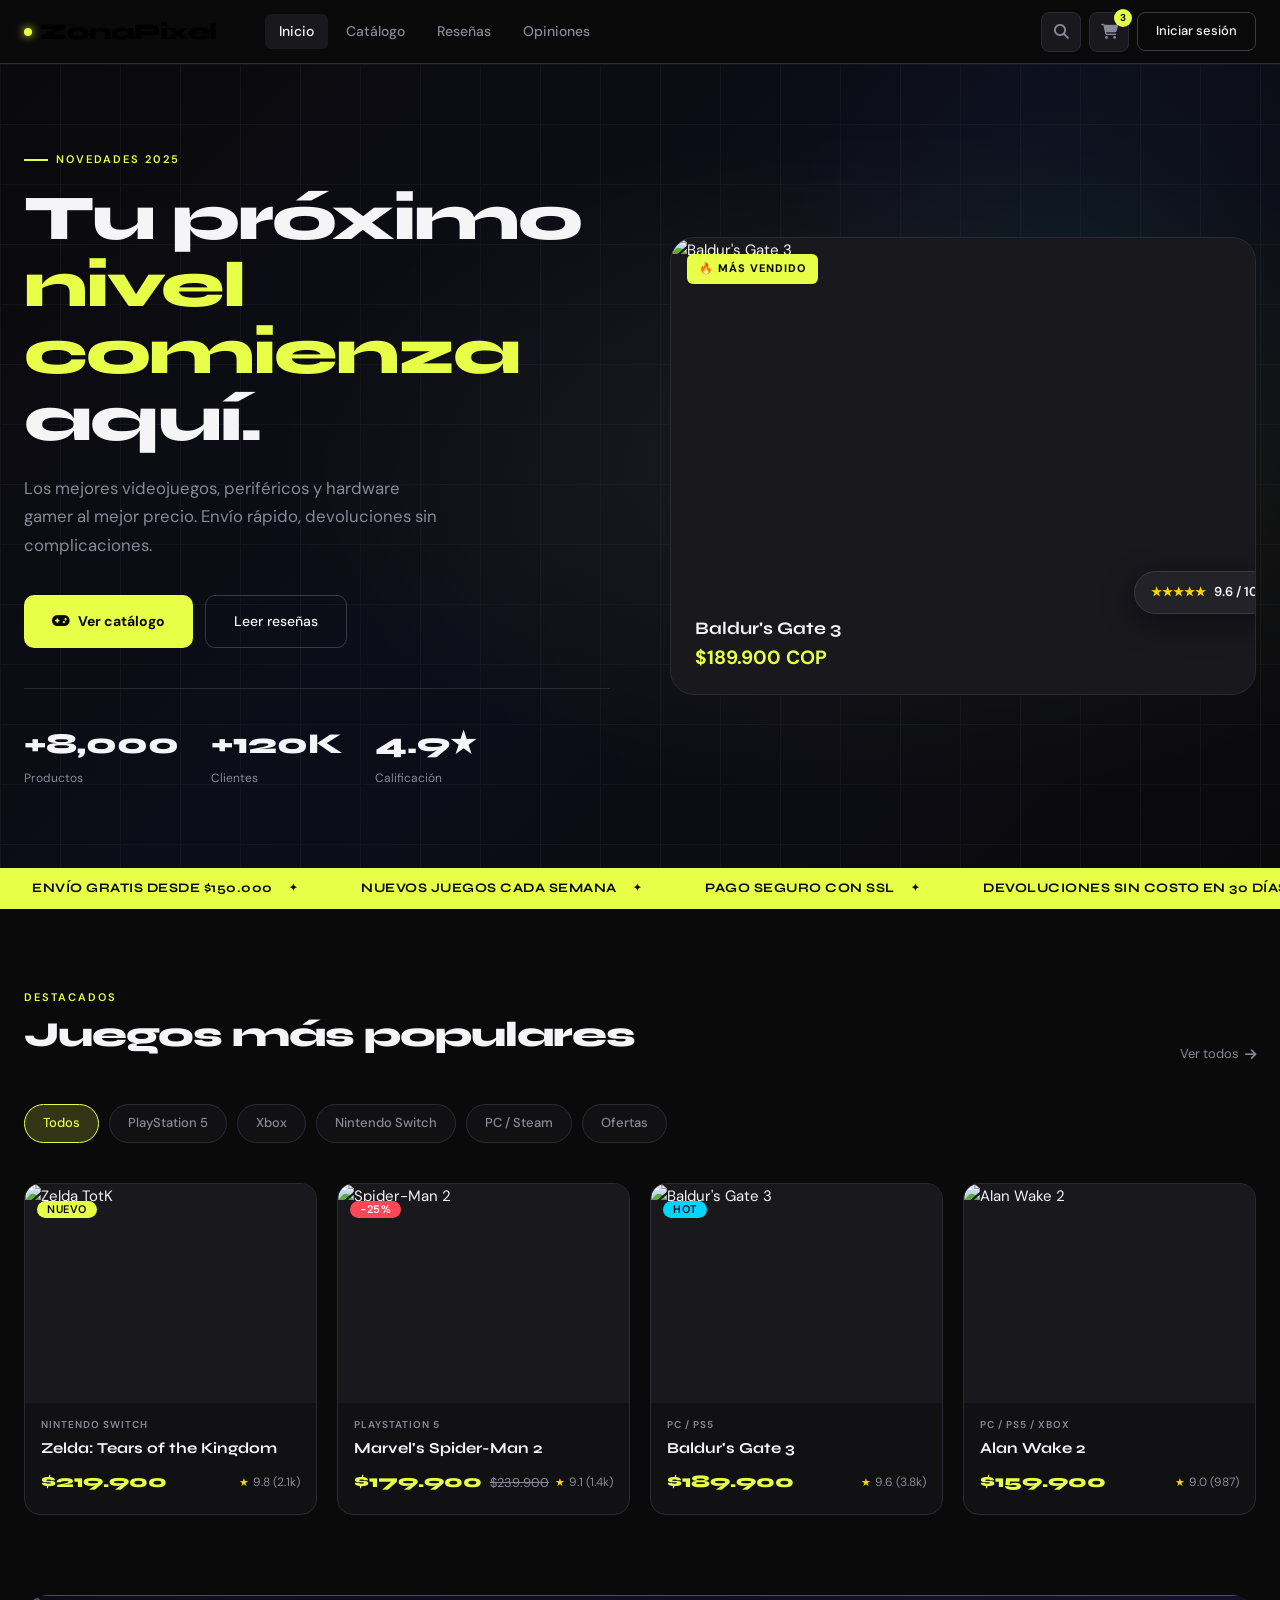
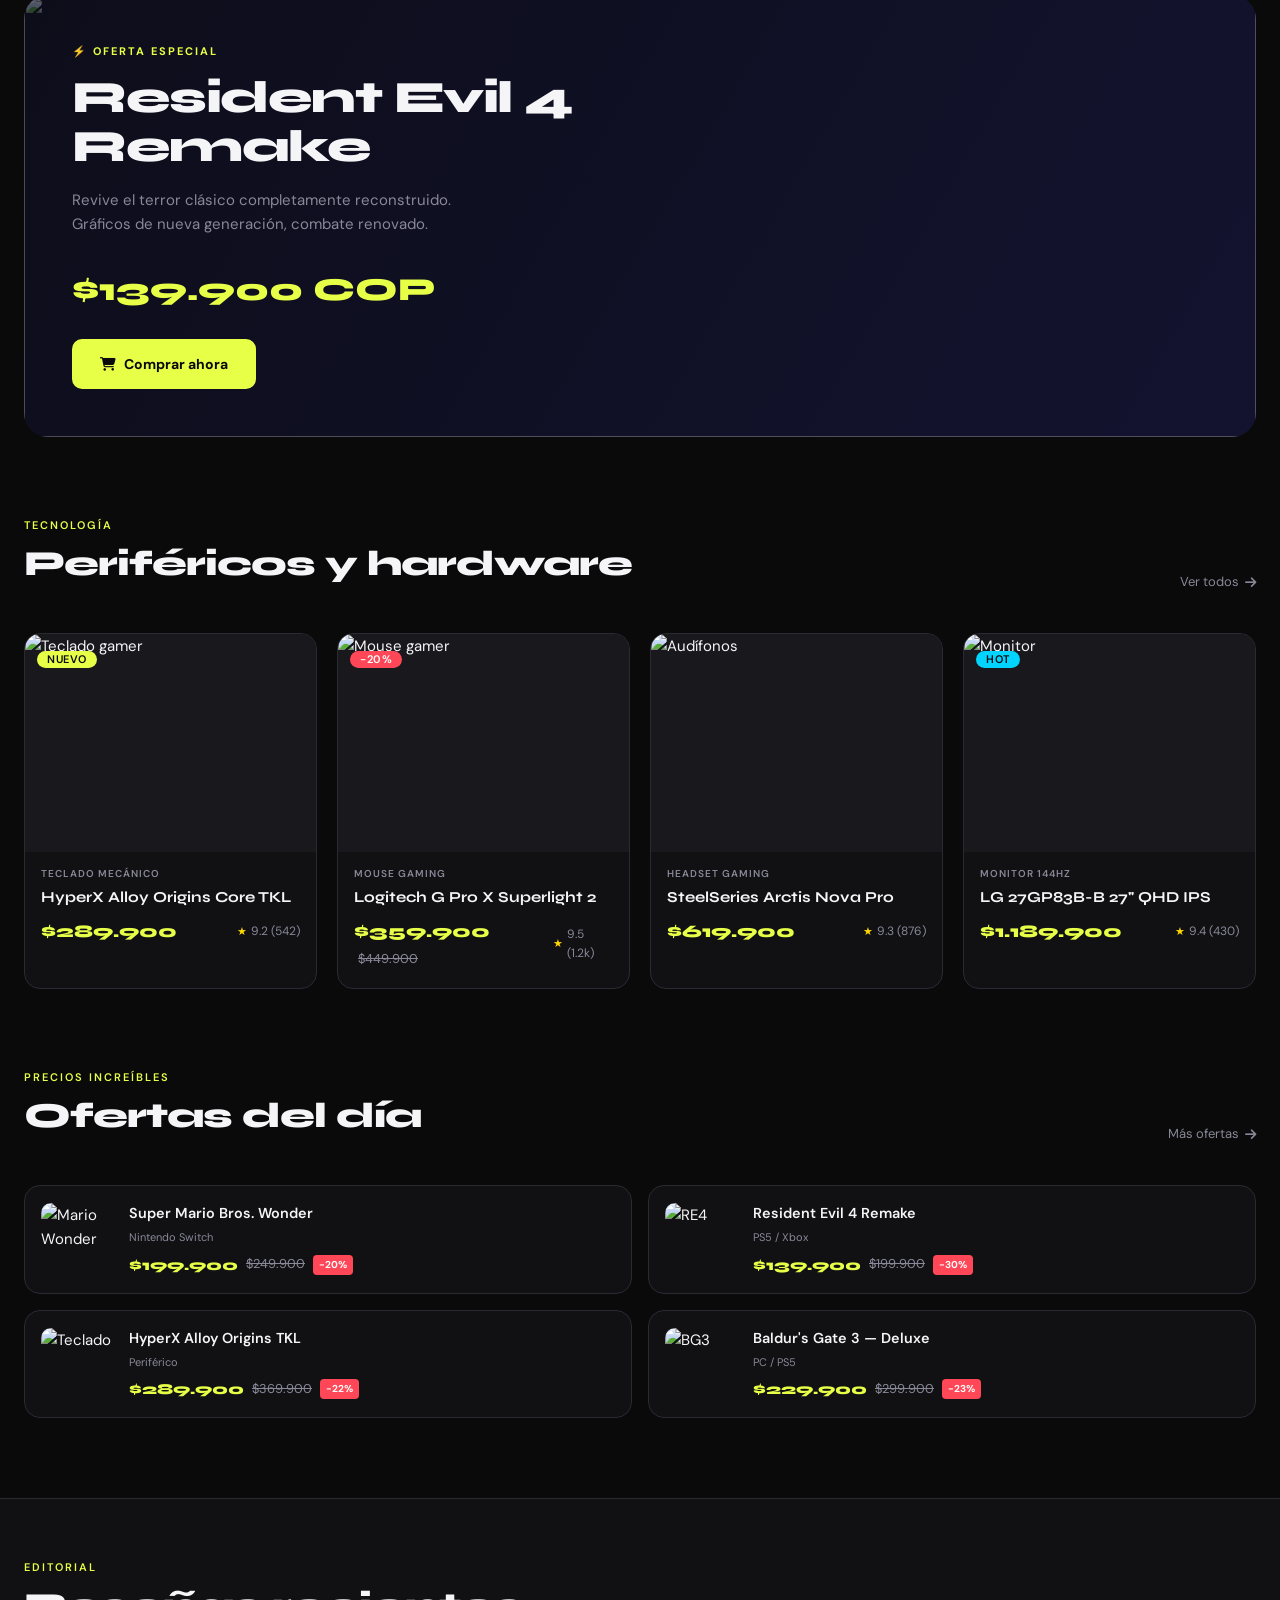
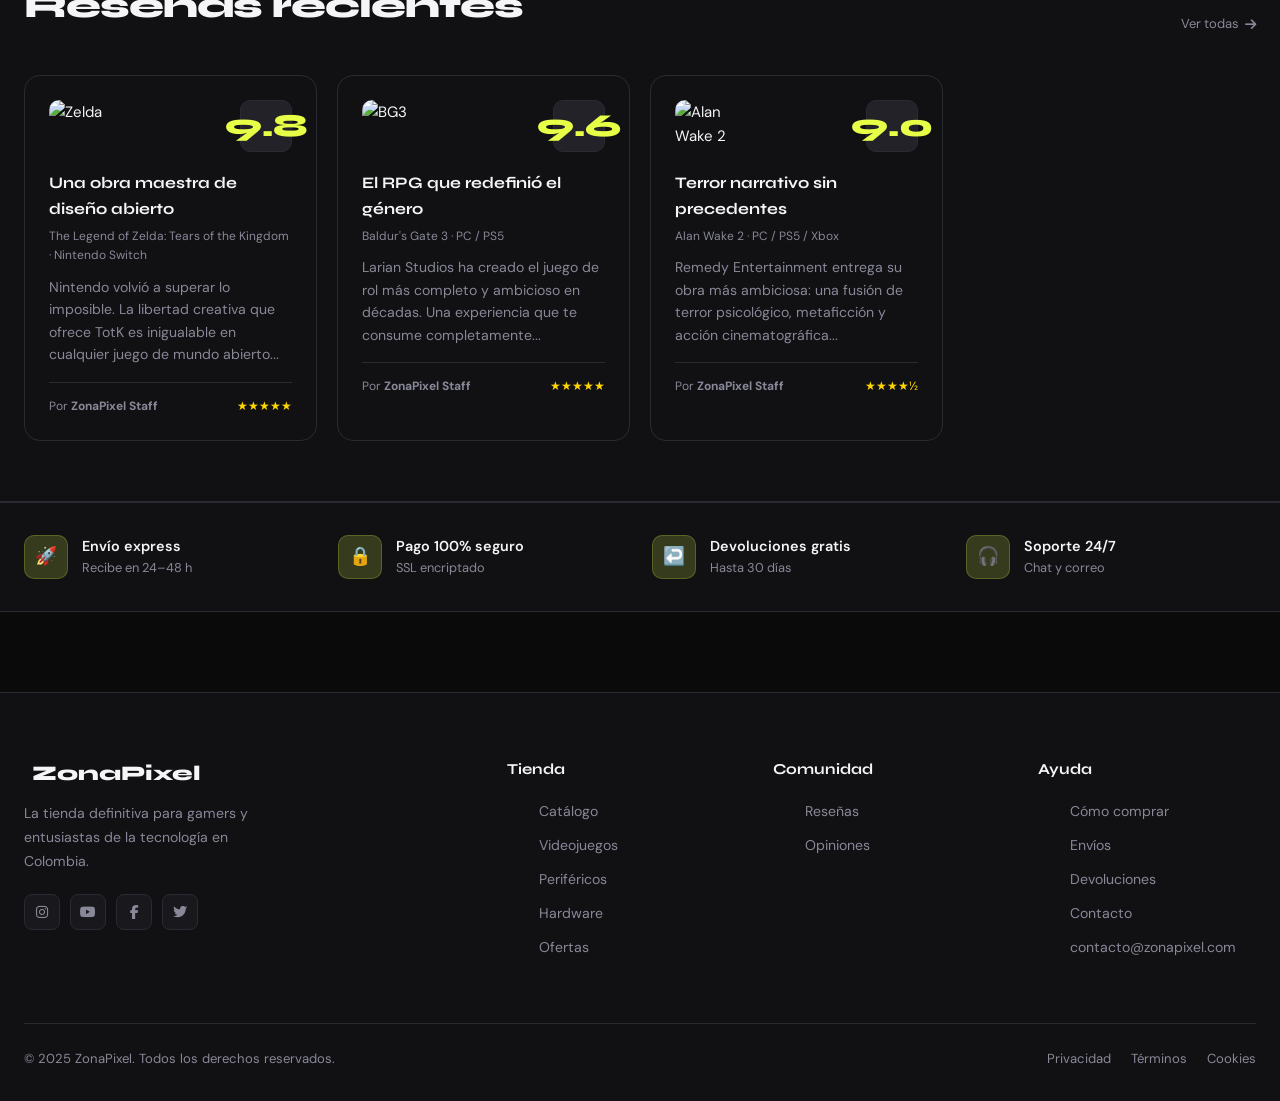
==== commit 5b2a15d7: "actualizacion respecto a los estilos usando boostrap y arreglo de bugs en resenas.php" ====
--- a/index.html
+++ b/index.html
@@ -4,6 +4,7 @@
   <meta charset="UTF-8" />
   <meta name="viewport" content="width=device-width, initial-scale=1.0" />
   <title>ZonaPixel — Tienda de Videojuegos y Tecnología</title>
+  <link href="https://cdn.jsdelivr.net/npm/bootstrap@5.3.3/dist/css/bootstrap.min.css" rel="stylesheet" />
   <link rel="stylesheet" href="css/style.css" />
   <link rel="stylesheet" href="https://cdnjs.cloudflare.com/ajax/libs/font-awesome/6.4.0/css/all.min.css" />
 </head>
@@ -535,5 +536,6 @@
 </footer>
 
 <script type="module" src="js/main.js"></script>
+<script src="https://cdn.jsdelivr.net/npm/bootstrap@5.3.3/dist/js/bootstrap.bundle.min.js"></script>
 </body>
 </html>
--- a/css/style.css
+++ b/css/style.css
@@ -712,6 +712,132 @@
 
 /* User management iframe area */
 .iframe-container { width:100%; height:calc(100vh - 64px - 56px); border:none; background:var(--black); border-radius:var(--radius-lg); overflow:hidden; }
+
+/* ---- DASHBOARD CRUD (Bootstrap bridge) ---- */
+.dashboard-page { background: var(--black); min-height: 100vh; }
+.dashboard-section { padding: 40px 0 80px; }
+.dashboard-card-header { margin-bottom: 24px; }
+.dashboard-card-title { font-family: var(--font-display); font-weight: 800; font-size: 1.1rem; }
+
+.table-card {
+  overflow-x: auto;
+  border: 1px solid var(--border);
+  border-radius: var(--radius-lg);
+}
+
+.table-actions {
+  display: inline-flex;
+  align-items: center;
+  gap: 6px;
+  white-space: nowrap;
+}
+
+.action-icon-btn {
+  width: 36px;
+  height: 36px;
+  border-radius: 8px;
+  border: 1px solid var(--border);
+  display: inline-flex;
+  align-items: center;
+  justify-content: center;
+  color: var(--muted);
+  transition: all var(--transition);
+}
+
+.action-icon-btn:hover {
+  border-color: var(--border-light);
+  color: var(--white);
+}
+
+.action-icon-btn.action-danger {
+  border-color: transparent;
+  color: var(--red);
+}
+
+.action-icon-btn.action-danger:hover {
+  border-color: rgba(255, 71, 87, 0.3);
+  background: rgba(255, 71, 87, 0.08);
+}
+
+.pill-muted {
+  padding: 4px 12px;
+  background: var(--surface-2);
+  border: 1px solid var(--border);
+  border-radius: 20px;
+  font-size: 12px;
+  font-weight: 600;
+}
+
+.table-id { color: var(--muted); font-family: monospace; }
+.text-accent-strong { color: var(--accent); font-weight: 700; }
+.table-preview-img {
+  width: 70px;
+  height: 46px;
+  border-radius: 8px;
+  object-fit: cover;
+  border: 1px solid var(--border);
+}
+
+.dashboard-page .form-label {
+  font-size: .85rem;
+  font-weight: 600;
+  color: var(--muted);
+  margin-bottom: 8px;
+  text-transform: uppercase;
+  letter-spacing: .5px;
+}
+
+.dashboard-page .form-control,
+.dashboard-page .form-select {
+  background: var(--surface-2);
+  border: 1px solid var(--border);
+  color: var(--white);
+  border-radius: 10px;
+  font-size: .95rem;
+  padding: 12px 16px;
+}
+
+.dashboard-page .form-control::placeholder { color: var(--muted); opacity: .75; }
+.dashboard-page .form-control:focus,
+.dashboard-page .form-select:focus {
+  background: var(--surface-2);
+  color: var(--white);
+  border-color: var(--accent);
+  box-shadow: 0 0 0 .2rem rgba(232, 255, 71, 0.15);
+}
+
+.dashboard-page .form-select option { background: var(--surface-2); color: var(--white); }
+.dashboard-page .form-check-input {
+  border-color: var(--border-light);
+  background-color: var(--surface-2);
+}
+.dashboard-page .form-check-input:checked {
+  background-color: var(--accent);
+  border-color: var(--accent);
+}
+.dashboard-page .form-check-label { color: var(--white); font-weight: 500; }
+.dashboard-page .form-text { color: var(--muted); }
+.dashboard-page textarea.form-control { resize: vertical; min-height: 110px; }
+
+.btn-outline-theme {
+  padding: 14px 28px;
+  border-radius: var(--radius);
+  border: 1px solid var(--border-light);
+  background: transparent;
+  color: var(--white);
+  font-weight: 500;
+  font-size: 14px;
+  display: inline-flex;
+  align-items: center;
+  justify-content: center;
+  transition: all var(--transition);
+}
+
+.btn-outline-theme:hover {
+  border-color: var(--accent);
+  color: var(--accent);
+  background: var(--accent-glow);
+}
 
 /* ---- MOBILE NAV DRAWER ---- */
 .mobile-nav {
